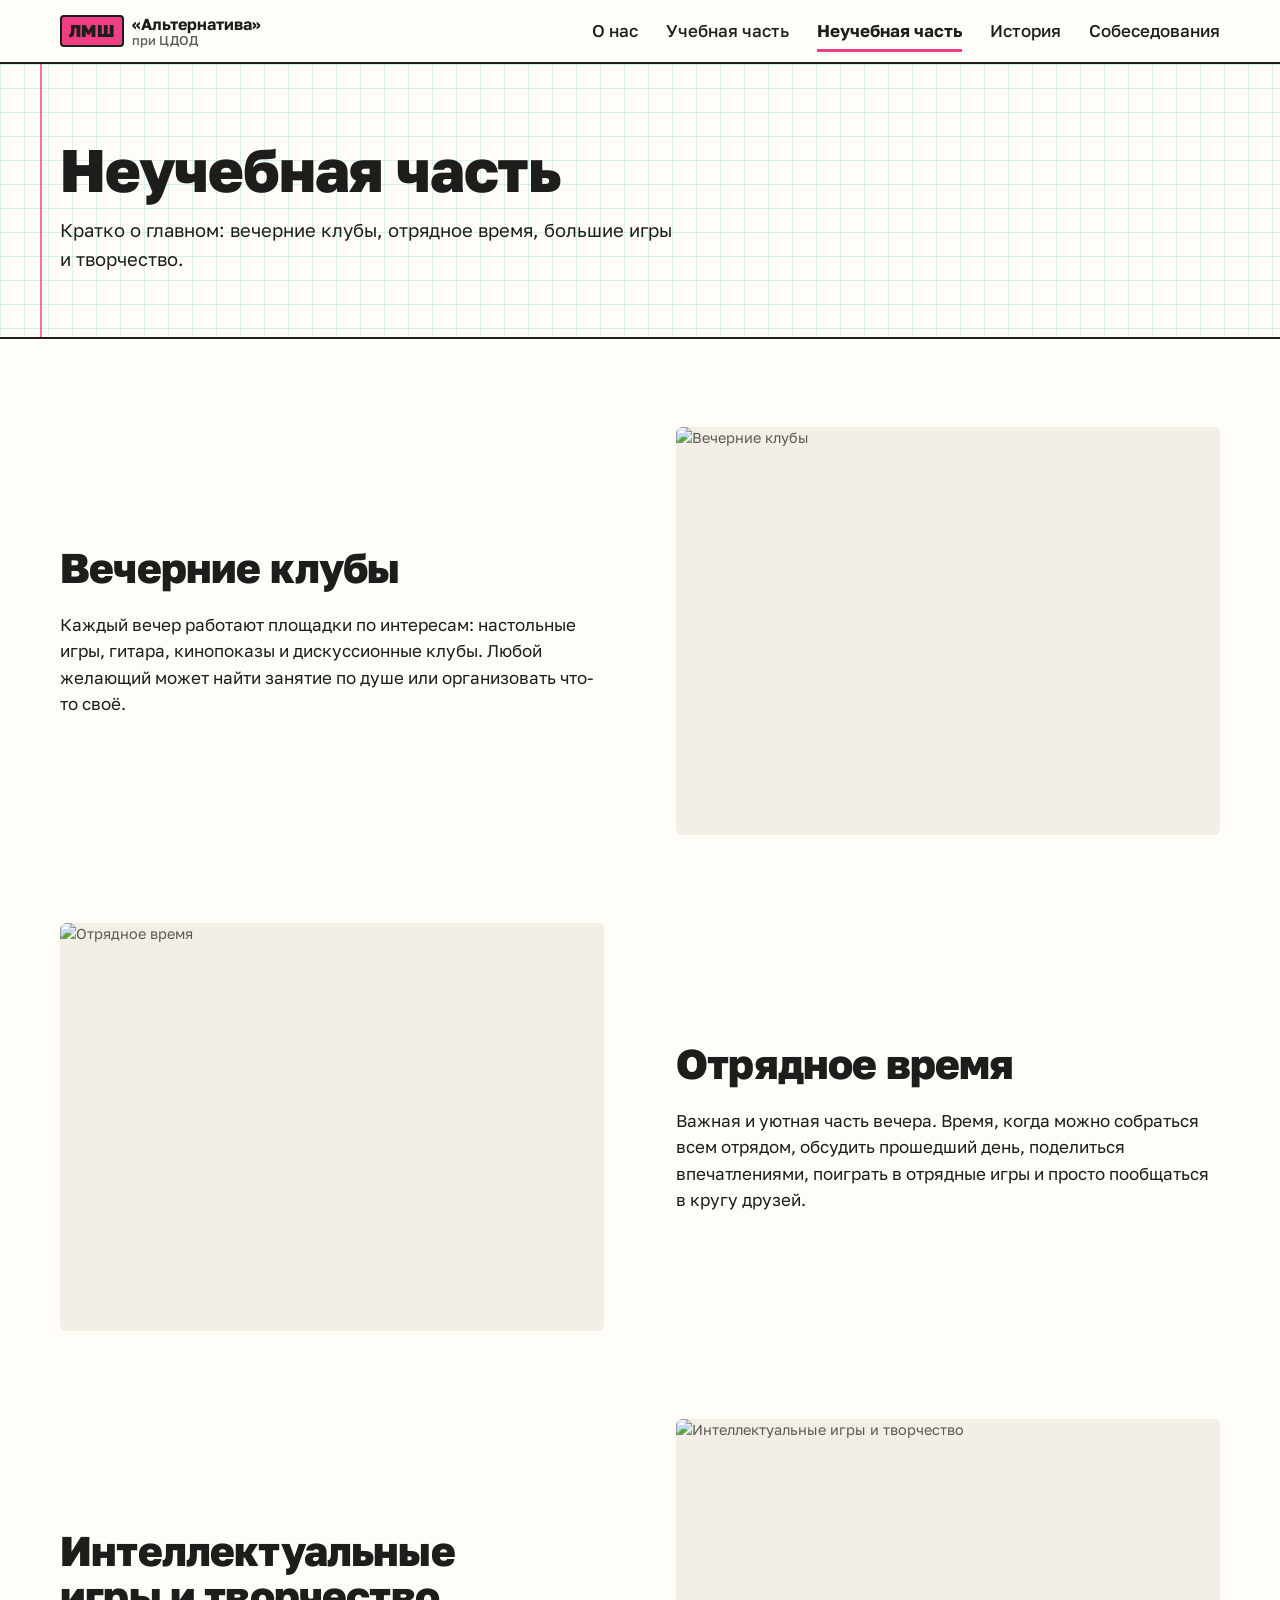
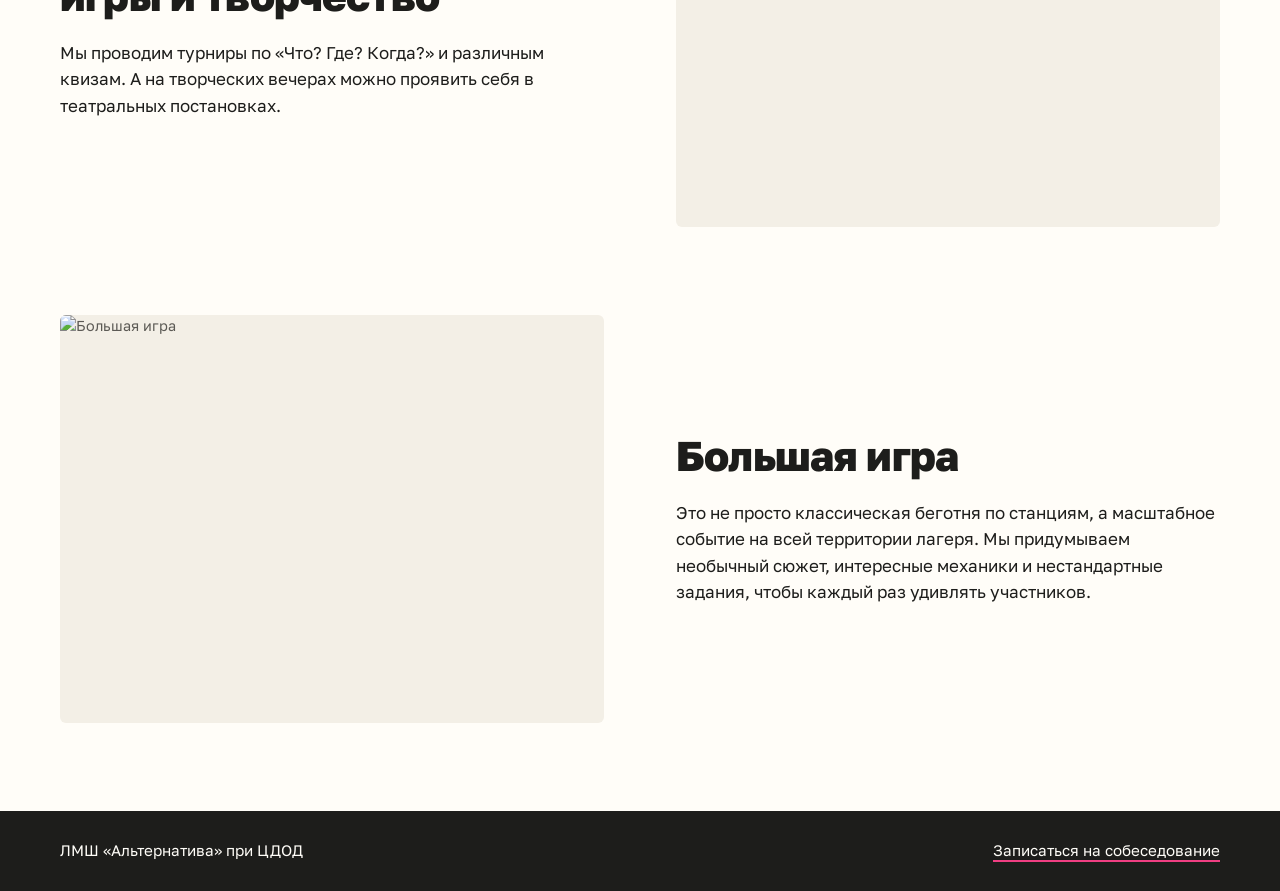
==== activities.html @ 1d56a08f "Добавить вкладку «История» с прошлыми сменами - Страница history.html: смены по годам с директором, " ====
<!DOCTYPE html>
<html lang="ru">
<head>
    <meta charset="UTF-8">
    <meta name="viewport" content="width=device-width, initial-scale=1.0">
    <meta name="theme-color" content="#fffdf8">
    <title>Неучебная часть | ЛМШ</title>
    <link rel="preconnect" href="https://fonts.googleapis.com">
    <link rel="preconnect" href="https://fonts.gstatic.com" crossorigin>
    <link rel="stylesheet" href="https://fonts.googleapis.com/css2?family=Golos+Text:wght@400..800&display=swap">
    <link rel="stylesheet" href="style.css">
    <script src="menu.js" defer></script>
</head>
<body>

    <header>
        <a href="index.html" class="logo">
            <span class="logo-mark">ЛМШ</span>
            <span class="logo-name">«Альтернатива» <small>при ЦДОД</small></span>
        </a>
        <button class="menu-toggle" type="button" aria-expanded="false" aria-controls="site-nav">Меню</button>
        <nav id="site-nav" aria-label="Разделы сайта">
            <a href="index.html">О нас</a>
            <a href="study.html">Учебная часть</a>
            <!-- Активный раздел отмечен aria-current -->
            <a href="activities.html" aria-current="page">Неучебная часть</a>
            <a href="history.html">История</a>
            <a href="admission.html">Собеседования</a>
        </nav>
    </header>

    <section class="page-header">
        <h1>Неучебная часть</h1>
        <p>Кратко о главном: вечерние клубы, отрядное время, большие игры и творчество.</p>
    </section>

    <!-- Блок 1: Клубы -->
    <section class="split">
        <div class="split-text">
            <h2>Вечерние клубы</h2>
            <p>Каждый вечер работают площадки по интересам: настольные игры, гитара, кинопоказы и дискуссионные клубы. Любой желающий может найти занятие по душе или организовать что-то своё.</p>
        </div>
        <div class="split-image">
            <!-- Место для первой фотографии -->
            <img src="ССЫЛКА_НА_ФОТО_1.jpg" alt="Вечерние клубы">
        </div>
    </section>

    <!-- Блок 2: Отрядное время (split--reverse меняет текст и фото местами) -->
    <section class="split split--reverse">
        <div class="split-text">
            <h2>Отрядное время</h2>
            <p>Важная и уютная часть вечера. Время, когда можно собраться всем отрядом, обсудить прошедший день, поделиться впечатлениями, поиграть в отрядные игры и просто пообщаться в кругу друзей.</p>
        </div>
        <div class="split-image">
            <!-- Место для второй фотографии -->
            <img src="ССЫЛКА_НА_ФОТО_2.jpg" alt="Отрядное время">
        </div>
    </section>

    <!-- Блок 3: Игры и творчество -->
    <section class="split">
        <div class="split-text">
            <h2>Интеллектуальные игры и творчество</h2>
            <p>Мы проводим турниры по «Что? Где? Когда?» и различным квизам. А на творческих вечерах можно проявить себя в театральных постановках.</p>
        </div>
        <div class="split-image">
            <!-- Место для третьей фотографии -->
            <img src="ССЫЛКА_НА_ФОТО_3.jpg" alt="Интеллектуальные игры и творчество">
        </div>
    </section>

    <!-- Блок 4: Большая игра (split--reverse для шахматного порядка) -->
    <section class="split split--reverse">
        <div class="split-text">
            <h2>Большая игра</h2>
            <p>Это не просто классическая беготня по станциям, а масштабное событие на всей территории лагеря. Мы придумываем необычный сюжет, интересные механики и нестандартные задания, чтобы каждый раз удивлять участников.</p>
        </div>
        <div class="split-image">
            <!-- Место для четвертой фотографии -->
            <img src="ССЫЛКА_НА_ФОТО_4.jpg" alt="Большая игра">
        </div>
    </section>

    <footer>
        <span>ЛМШ «Альтернатива» при ЦДОД</span>
        <a href="admission.html">Записаться на собеседование</a>
    </footer>

</body>
</html>
---- style.css ----
/* Общие стили сайта ЛМШ «Альтернатива».
   Светлая «тетрадная» тема: бумага, клетка, розовые поля и бирюзовый маркер.
   Розовый и бирюзовый — цвета логотипа. Сначала стили для телефона,
   ниже — дополнения для широких экранов (min-width). */

:root {
    --paper: #fffdf8;
    --paper-2: #f3efe6;
    --ink: #1d1d1b;
    --muted: #5c5a55;
    --line: #dcd6ca;

    --teal: #49c5b6;
    --teal-light: #e1f5f2;
    --teal-ink: #0b6b60;   /* бирюзовый для текста: читается на светлом фоне */
    --pink: #f03e82;
    --pink-ink: #c2185b;   /* розовый для текста */
    --grid: rgba(73, 197, 182, 0.22);

    --page: 1160px;
    --gutter: 16px;
    /* Боковой отступ: на телефоне равен --gutter, на широком экране центрирует контент.
       Используется только у прямых потомков body. */
    --edge: max(var(--gutter), calc((100% - var(--page)) / 2));
}

@media (min-width: 700px) {
    :root {
        --gutter: 40px;
    }
}

/* =========================================
   БАЗА
   ========================================= */

*, *::before, *::after {
    box-sizing: border-box;
}

html {
    -webkit-text-size-adjust: 100%;
    text-size-adjust: 100%;
}

body {
    margin: 0;
    font-family: "Golos Text", system-ui, -apple-system, "Segoe UI", Roboto, Arial, sans-serif;
    font-size: 1.0625rem;
    line-height: 1.55;
    color: var(--ink);
    background: var(--paper);
}

h1, h2, h3 {
    margin: 0 0 0.5em;
    font-weight: 800;
    line-height: 1.1;
    letter-spacing: -0.02em;
    text-wrap: balance;
    overflow-wrap: break-word;
}

h1 {
    font-size: clamp(2.1rem, 3.6vw + 1.1rem, 3.75rem);
}

h2 {
    font-size: clamp(1.75rem, 2.2vw + 1.1rem, 2.6rem);
}

h3 {
    font-size: 1.25rem;
    letter-spacing: -0.01em;
}

p {
    margin: 0 0 1em;
    text-wrap: pretty;
}

p:last-child {
    margin-bottom: 0;
}

img {
    display: block;
    max-width: 100%;
}

a {
    color: var(--teal-ink);
}

:focus-visible {
    outline: 3px solid var(--teal-ink);
    outline-offset: 3px;
}

/* Не переносить внутри (например, «1–21 августа») */
.nowrap {
    white-space: nowrap;
}

/* Фото: пока файла нет, на его месте виден аккуратный прямоугольник с подписью */
.split-image img,
.gallery img,
.cta img,
.head-of-dept img,
.teacher-card img,
.director img,
.photos img {
    width: 100%;
    object-fit: cover;
    background-color: var(--paper-2);
    border-radius: 6px;
    color: var(--muted);
    font-size: 0.9rem;
}

/* =========================================
   ШАПКА И МЕНЮ
   ========================================= */

header {
    position: sticky;
    top: 0;
    z-index: 10;
    display: flex;
    flex-wrap: wrap;
    align-items: center;
    justify-content: space-between;
    gap: 0 12px;
    padding: 10px var(--edge);
    background: var(--paper);
    border-bottom: 2px solid var(--ink);
}

.logo {
    display: flex;
    align-items: center;
    gap: 8px;
    color: var(--ink);
    text-decoration: none;
    line-height: 1.15;
}

.logo-mark {
    padding: 4px 7px 5px;
    background: var(--pink);
    border: 2px solid var(--ink);
    border-radius: 4px;
    font-weight: 800;
    letter-spacing: 0.02em;
}

.logo-name {
    font-size: 1rem;
    font-weight: 700;
}

    .logo-name small {
        display: block;
        font-size: 0.8rem;
        font-weight: 500;
        color: var(--muted);
    }

header nav {
    display: flex;
    gap: 28px;
}

    header nav a {
        padding: 8px 0 5px;
        border-bottom: 3px solid transparent;
        color: var(--ink);
        font-weight: 500;
        text-decoration: none;
    }

        header nav a[aria-current] {
            border-bottom-color: var(--pink);
            font-weight: 700;
        }

@media (hover: hover) {
    header nav a:not([aria-current]):hover {
        border-bottom-color: var(--teal);
    }
}

.menu-toggle {
    display: none;
}

/* На телефоне и планшете разделы прячутся за кнопкой «Меню» (menu.js) */
@media (max-width: 959px) {
    .menu-toggle {
        display: block;
        padding: 7px 12px;
        background: none;
        border: 2px solid var(--ink);
        border-radius: 6px;
        color: var(--ink);
        font: inherit;
        font-weight: 600;
        cursor: pointer;
    }

    header nav {
        display: none;
        flex-basis: 100%;
        flex-direction: column;
        gap: 0;
        margin-top: 10px;
        border-top: 1px solid var(--line);
    }

    header.menu-open nav {
        display: flex;
    }

    header nav a {
        padding: 13px 0;
        border-bottom: 1px solid var(--line);
        font-size: 1.125rem;
    }

        header nav a:last-child {
            border-bottom: 0;
        }

        header nav a[aria-current] {
            border-bottom-color: var(--line);
            color: var(--pink-ink);
        }
}

/* =========================================
   КНОПКИ И ССЫЛКИ
   ========================================= */

.btn {
    display: inline-block;
    padding: 13px 24px;
    background: var(--pink);
    border: 2px solid var(--ink);
    border-radius: 6px;
    color: var(--ink);
    font-weight: 700;
    line-height: 1.2;
    text-decoration: none;
    transition: background-color 0.15s ease, color 0.15s ease;
}

    .btn:hover {
        background: var(--ink);
        color: var(--paper);
    }

.btn-dark {
    background: var(--ink);
    color: var(--paper);
}

    .btn-dark:hover {
        background: var(--paper);
        color: var(--ink);
    }

.text-link {
    color: var(--ink);
    font-weight: 600;
    text-decoration: underline;
    text-decoration-color: var(--teal);
    text-decoration-thickness: 3px;
    text-underline-offset: 5px;
}

    .text-link:hover {
        text-decoration-color: var(--pink);
    }

.actions {
    display: flex;
    flex-wrap: wrap;
    align-items: center;
    gap: 16px 28px;
    margin-top: 28px;
}

/* =========================================
   ТЕТРАДНЫЕ ШАПКИ: ГЛАВНЫЙ ЭКРАН И ЗАГОЛОВКИ СТРАНИЦ
   ========================================= */

.hero,
.page-header {
    position: relative;
    background-color: var(--paper);
    background-image:
        linear-gradient(var(--grid) 1px, transparent 1px),
        linear-gradient(90deg, var(--grid) 1px, transparent 1px);
    background-size: 24px 24px;
    border-bottom: 2px solid var(--ink);
}

    /* Розовая линия полей, как в школьной тетради */
    .hero::before,
    .page-header::before {
        content: "";
        position: absolute;
        top: 0;
        bottom: 0;
        left: max(8px, calc(var(--edge) - 20px));
        width: 2px;
        background: var(--pink);
        opacity: 0.7;
    }

.hero {
    display: grid;
    gap: 40px;
    padding: 48px var(--edge) 56px;
}

    .hero h1 {
        font-size: clamp(2.75rem, 6vw + 1.2rem, 5.25rem);
        margin-bottom: 0.35em;
    }

.lead {
    max-width: 34rem;
    font-size: 1.2rem;
}

/* Выделение маркером */
.marker {
    padding: 0 0.06em;
    background: linear-gradient(transparent 58%, var(--teal) 58%, var(--teal) 92%, transparent 92%);
    -webkit-box-decoration-break: clone;
    box-decoration-break: clone;
}

/* Коротко о смене — список «вопрос — ответ».
   subgrid выравнивает ответы по самому длинному вопросу */
.facts {
    display: grid;
    grid-template-columns: max-content 1fr;
    column-gap: 16px;
    margin: 0;
    padding: 6px 20px;
    background: var(--paper);
    border: 2px solid var(--ink);
    border-radius: 6px;
}

    .facts div {
        display: grid;
        grid-column: 1 / -1;
        grid-template-columns: subgrid;
        padding: 11px 0;
        border-bottom: 1px solid var(--line);
    }

        .facts div:last-child {
            border-bottom: 0;
        }

    .facts dt {
        color: var(--muted);
    }

    .facts dd {
        margin: 0;
        font-weight: 600;
    }

/* Самые узкие телефоны: вопрос над ответом, шапка чуть компактнее */
@media (max-width: 359px) {
    .facts {
        grid-template-columns: 1fr;
    }

    .logo-mark {
        padding: 3px 5px 4px;
    }

    .logo-name {
        font-size: 0.94rem;
    }
}

.page-header {
    padding: 40px var(--edge) 40px;
}

    .page-header h1 {
        max-width: 20ch;
        margin-bottom: 14px;
    }

    .page-header p {
        max-width: 44rem;
        font-size: 1.15rem;
    }

    .page-header .kicker {
        margin-bottom: 12px;
        font-size: 1rem;
        font-weight: 600;
    }

@media (min-width: 900px) {
    .hero {
        grid-template-columns: minmax(0, 1.5fr) minmax(0, 1fr);
        align-items: end;
        gap: 64px;
        padding: 88px var(--edge) 96px;
    }

    .page-header {
        padding: 72px var(--edge) 64px;
    }
}

/* =========================================
   СЕКЦИИ ГЛАВНОЙ
   ========================================= */

.section {
    padding: 56px var(--edge);
}

    .section > h2 {
        margin-bottom: 28px;
    }

/* Три колонки «Что такое ЛМШ» */
.about-cols {
    display: grid;
    gap: 32px;
}

    .about-cols > div {
        padding-top: 16px;
        border-top: 2px solid var(--ink);
    }

    .about-cols p {
        color: var(--muted);
    }

/* Текст + фото */
.split {
    display: grid;
    gap: 28px;
    align-items: center;
    padding: 56px var(--edge);
}

    /* Блоки подряд на одном фоне: без двойного отступа */
    .section + .split,
    .split + .split:not(.band) {
        padding-top: 0;
    }

    .split-image img {
        aspect-ratio: 4 / 3;
    }

    .split-text h3 {
        margin-top: 1.4em;
    }

    .split-text .btn {
        margin-top: 8px;
    }

/* Список ссылок на кафедры: большие строки, удобно нажимать пальцем */
.link-list {
    margin: 28px 0 0;
    padding: 0;
    list-style: none;
    border-top: 2px solid var(--ink);
}

    .link-list a {
        display: flex;
        justify-content: space-between;
        align-items: center;
        padding: 14px 4px;
        border-bottom: 1px solid var(--line);
        color: var(--ink);
        font-size: 1.1rem;
        font-weight: 600;
        text-decoration: none;
    }

        .link-list a::after {
            content: "→";
            color: var(--pink-ink);
            transition: transform 0.15s ease;
        }

        .link-list a:hover {
            background: var(--teal-light);
        }

            .link-list a:hover::after {
                transform: translateX(4px);
            }

/* Бирюзовая полоса во всю ширину */
.band {
    background: var(--teal);
    border-top: 2px solid var(--ink);
    border-bottom: 2px solid var(--ink);
}

    .band .split-image img {
        background-color: #8fdcd2;
        border: 2px solid var(--ink);
    }

/* Галерея: на телефоне 1 + 2 + 1 фото, на компьютере мозаика */
.gallery {
    display: grid;
    grid-template-columns: 1fr 1fr;
    grid-auto-rows: 160px;
    gap: 8px;
}

    .gallery img {
        height: 100%;
    }

        .gallery img:first-child,
        .gallery img:last-child {
            grid-column: span 2;
        }

/* Розовый блок с приглашением */
.cta {
    display: grid;
    gap: 28px;
    align-items: center;
    margin: 0 var(--edge) 56px;
    padding: 28px 18px;
    background: var(--pink);
    border: 2px solid var(--ink);
    border-radius: 8px;
}

    .cta img {
        aspect-ratio: 4 / 3;
        background-color: #f7a3c3;
        border: 2px solid var(--ink);
    }

    .cta .btn {
        margin-top: 8px;
    }

@media (min-width: 760px) {
    .gallery {
        grid-template-columns: 2fr 1fr 1fr;
        grid-auto-rows: 210px;
        gap: 14px;
    }

        .gallery img:first-child {
            grid-column: auto;
            grid-row: span 2;
        }
}

@media (min-width: 900px) {
    .section {
        padding: 88px var(--edge);
    }

    .about-cols {
        grid-template-columns: repeat(3, 1fr);
        gap: 40px;
    }

    .split {
        grid-template-columns: 1fr 1fr;
        gap: 72px;
        padding: 88px var(--edge);
    }

    /* Фото слева, текст справа */
    .split--reverse .split-image {
        order: -1;
    }

    .cta {
        grid-template-columns: 1.1fr 1fr;
        gap: 56px;
        margin-bottom: 88px;
        padding: 56px;
    }
}

/* =========================================
   ВНУТРЕННИЕ СТРАНИЦЫ
   ========================================= */

.container {
    padding: 48px var(--edge) 64px;
}

@media (min-width: 900px) {
    .container {
        padding: 72px var(--edge) 96px;
    }
}

.section-intro {
    max-width: 46rem;
    margin-bottom: 28px;
    color: var(--muted);
}

/* Учебная часть: как устроен процесс */
.about-study-grid {
    display: grid;
    gap: 32px 56px;
    margin-bottom: 56px;
}

    .about-study-grid h3 {
        padding-top: 16px;
        border-top: 2px solid var(--ink);
    }

/* Кафедры: таблица из ячеек, линии между ними — это фон сетки */
.departments-grid {
    display: grid;
    gap: 2px;
    margin-bottom: 64px;
    background: var(--ink);
    border: 2px solid var(--ink);
    border-radius: 6px;
    overflow: hidden;
}

.dept-card {
    display: flex;
    flex-direction: column;
    padding: 22px 20px;
    background: var(--paper);
    color: var(--ink);
    text-decoration: none;
    transition: background-color 0.15s ease;
}

    .dept-card:hover {
        background: var(--teal-light);
    }

    .dept-card h3 {
        margin-bottom: 8px;
    }

    .dept-card p {
        flex: 1;
        margin-bottom: 14px;
        color: var(--muted);
        font-size: 0.98rem;
    }

    .dept-card .read-more {
        color: var(--pink-ink);
        font-weight: 700;
    }

.info-blocks {
    display: grid;
    gap: 20px;
}

.info-block {
    padding: 24px 22px;
    background: var(--paper-2);
    border-radius: 6px;
}

    .info-block p {
        color: var(--muted);
    }

@media (min-width: 640px) {
    .departments-grid {
        grid-template-columns: 1fr 1fr;
    }
}

@media (min-width: 760px) {
    .about-study-grid,
    .info-blocks {
        grid-template-columns: 1fr 1fr;
    }
}

@media (min-width: 1000px) {
    .departments-grid {
        grid-template-columns: repeat(3, 1fr);
    }
}

/* =========================================
   КАФЕДРЫ: ЗАВЕДУЮЩИЙ И ПРЕПОДАВАТЕЛИ
   ========================================= */

/* На телефоне: фото маленькое, рядом должность и имя, текст ниже на всю ширину */
.head-of-dept {
    display: grid;
    grid-template-columns: 112px 1fr;
    gap: 6px 18px;
    margin-bottom: 48px;
    padding-bottom: 40px;
    border-bottom: 2px solid var(--ink);
}

    .head-of-dept img {
        grid-row: 1 / span 2;
        aspect-ratio: 4 / 5;
    }

.head-info {
    display: contents;
}

    .head-info .role {
        grid-column: 2;
        align-self: end;
    }

    .head-info h2 {
        grid-column: 2;
        align-self: start;
        margin: 0;
    }

    .head-info p {
        grid-column: 1 / -1;
        margin: 12px 0 0;
    }

.role {
    display: block;
    color: var(--pink-ink);
    font-weight: 600;
}

.courses strong {
    display: block;
    color: var(--teal-ink);
}

/* Преподаватели: на телефоне — строки «фото + текст» */
.teachers-grid {
    display: grid;
    margin-bottom: 40px;
    border-top: 2px solid var(--ink);
}

.teacher-card {
    display: grid;
    grid-template-columns: 88px 1fr;
    align-content: start;
    gap: 4px 16px;
    padding: 18px 0;
    border-bottom: 1px solid var(--line);
}

    .teacher-card img {
        grid-row: 1 / span 3;
        aspect-ratio: 4 / 5;
    }

    .teacher-card h3 {
        margin: 0;
        font-size: 1.15rem;
    }

    .teacher-card p {
        color: var(--muted);
        font-size: 0.95rem;
    }

.teacher-subjects {
    color: var(--teal-ink);
    font-size: 0.95rem;
    font-weight: 600;
}

@media (min-width: 760px) {
    .head-of-dept {
        grid-template-columns: 240px 1fr;
        gap: 0 48px;
        align-items: start;
    }

        .head-of-dept img {
            grid-row: auto;
        }

    .head-info {
        display: block;
    }

        .head-info h2 {
            margin-bottom: 4px;
        }

    .role {
        margin-bottom: 8px;
    }

    .teachers-grid {
        grid-template-columns: repeat(3, 1fr);
        gap: 40px 32px;
        padding-top: 32px;
    }

    .teacher-card {
        display: block;
        padding: 0;
        border-bottom: 0;
    }

        .teacher-card img {
            margin-bottom: 16px;
        }

        .teacher-card h3 {
            margin-bottom: 4px;
        }

        .teacher-subjects {
            margin-bottom: 8px;
        }
}

/* =========================================
   ИСТОРИЯ: ПРОШЛЫЕ СМЕНЫ
   ========================================= */

/* Ссылки на годы (их создаёт history.js) */
.year-nav {
    display: flex;
    flex-wrap: wrap;
    gap: 8px;
    margin-bottom: 40px;
}

    .year-nav:empty {
        display: none;
    }

    .year-nav a {
        padding: 6px 14px;
        border: 2px solid var(--ink);
        border-radius: 6px;
        color: var(--ink);
        font-weight: 700;
        text-decoration: none;
    }

        .year-nav a:hover {
            background: var(--teal-light);
        }

.shift {
    padding: 40px 0 48px;
    border-top: 2px solid var(--ink);
    scroll-margin-top: 80px;
}

.shift-head {
    display: grid;
    gap: 20px;
    margin-bottom: 24px;
}

    .shift-head h2 {
        margin: 0;
    }

.director {
    display: flex;
    align-items: center;
    gap: 14px;
}

    .director img {
        width: 64px;
        aspect-ratio: 4 / 5;
    }

    .director .role {
        margin: 0;
    }

.director-name {
    margin: 0;
    font-size: 1.15rem;
    font-weight: 700;
}

.shift-story {
    max-width: 46rem;
    margin-bottom: 28px;
}

    .shift-story h3 {
        margin-top: 1.4em;
    }

/* Фото смены: любое количество, сетка подстраивается сама */
.photos {
    display: grid;
    grid-template-columns: 1fr 1fr;
    gap: 8px;
}

    .photos img {
        aspect-ratio: 4 / 3;
        cursor: zoom-in;
    }

/* Фото крупно поверх страницы */
.photo-viewer {
    padding: 0;
    border: 0;
    background: none;
    max-width: none;
    max-height: none;
}

    .photo-viewer::backdrop {
        background: rgba(29, 29, 27, 0.9);
    }

    .photo-viewer img {
        display: block;
        max-width: 94vw;
        max-height: 90vh;
        border-radius: 6px;
        cursor: zoom-out;
    }

@media (min-width: 760px) {
    .shift {
        padding: 56px 0 64px;
    }

    .shift-head {
        grid-template-columns: 1fr auto;
        align-items: end;
    }

    .photos {
        grid-template-columns: repeat(auto-fill, minmax(220px, 1fr));
        gap: 12px;
    }
}

/* =========================================
   ПОДВАЛ
   ========================================= */

footer {
    display: flex;
    flex-wrap: wrap;
    justify-content: space-between;
    gap: 8px 32px;
    padding: 28px var(--edge);
    background: var(--ink);
    color: var(--paper);
    font-size: 0.95rem;
}

    footer a {
        color: var(--paper);
        text-decoration-color: var(--pink);
        text-decoration-thickness: 2px;
        text-underline-offset: 4px;
    }
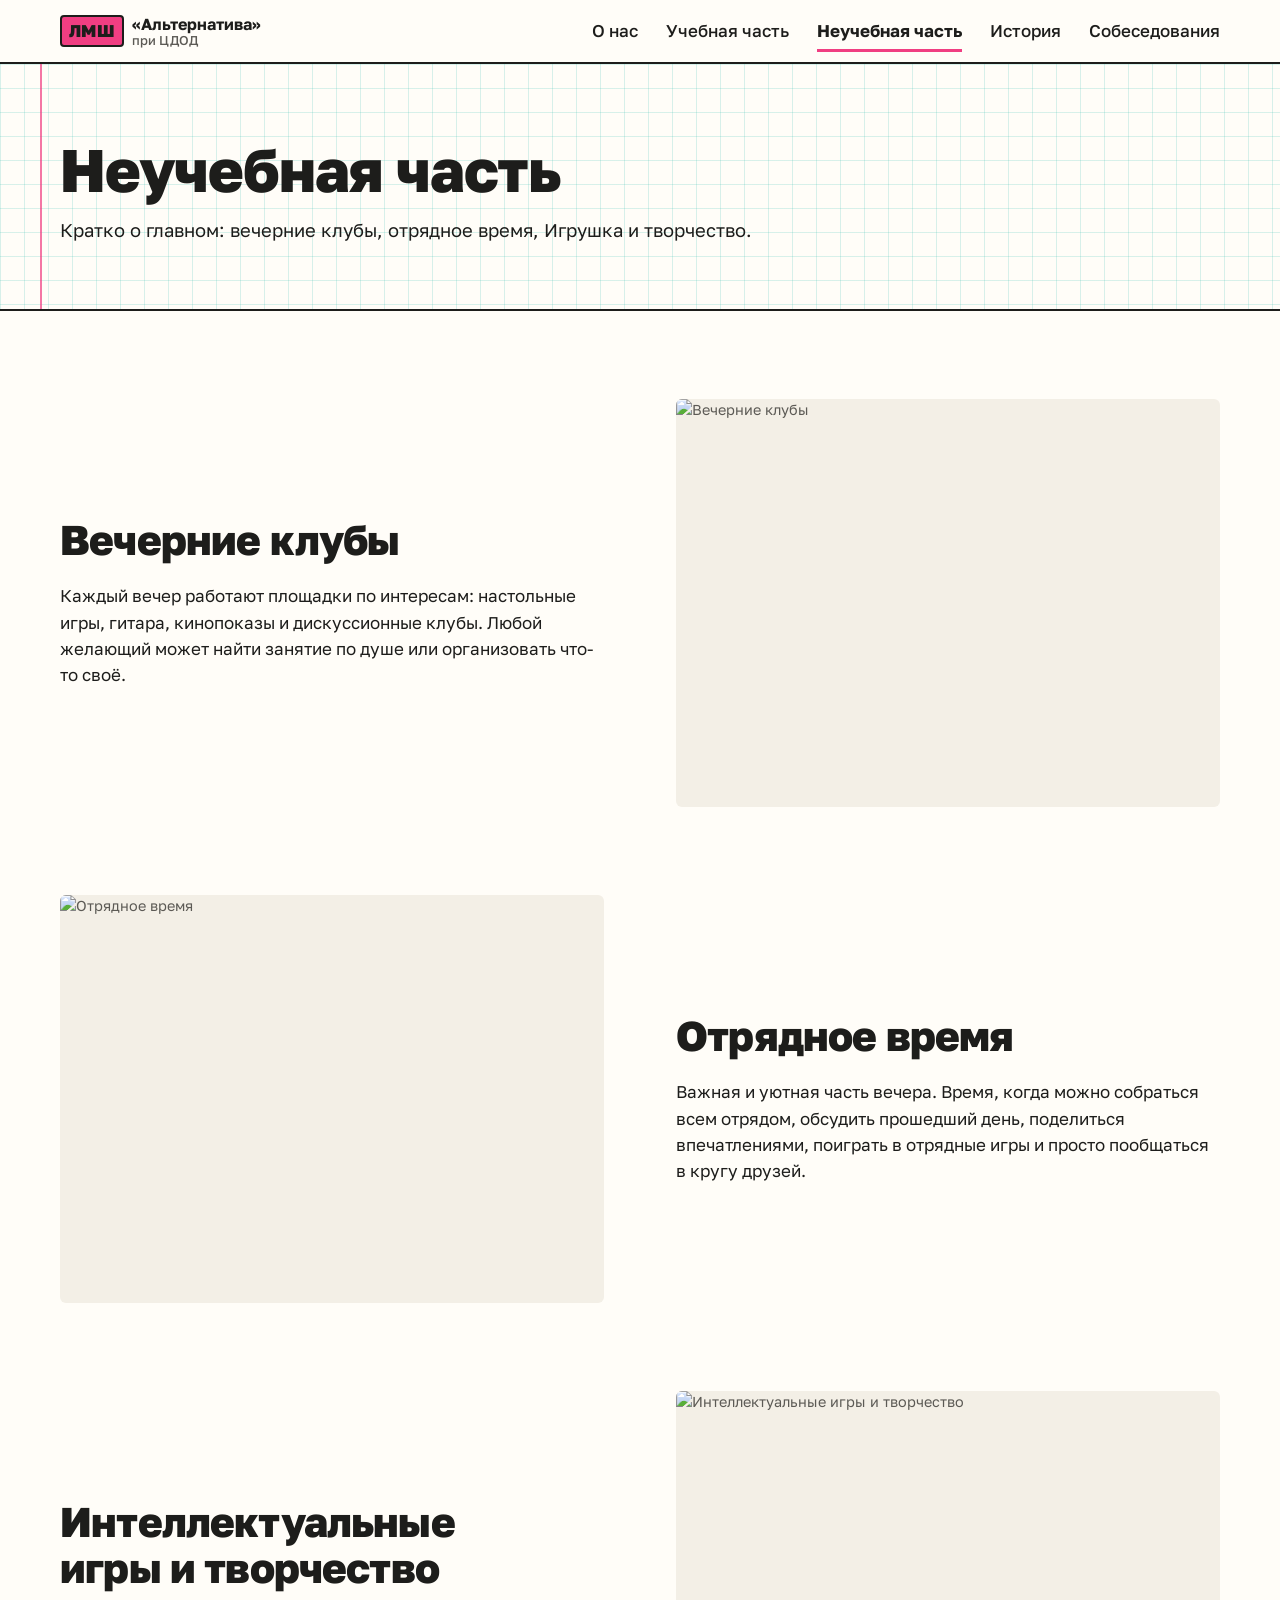
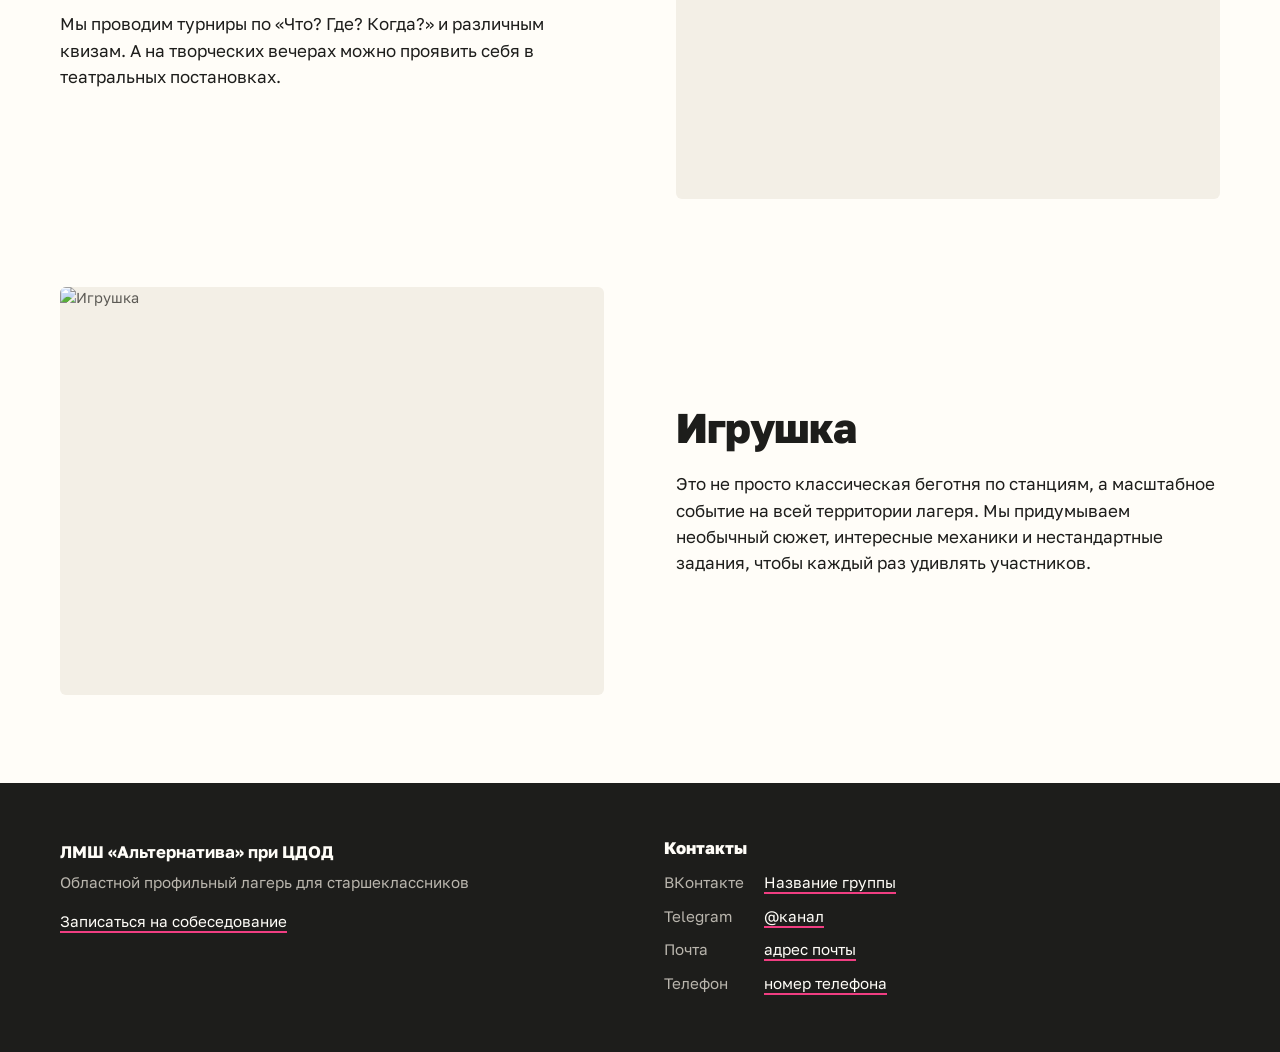
==== commit 1fc82e66: "Переименовать большую игру в Игрушку, добавить смены и контакты - «Большая игра» → «Игрушка» на стра" ====
--- a/activities.html
+++ b/activities.html
@@ -31,7 +31,7 @@
 
     <section class="page-header">
         <h1>Неучебная часть</h1>
-        <p>Кратко о главном: вечерние клубы, отрядное время, большие игры и творчество.</p>
+        <p>Кратко о главном: вечерние клубы, отрядное время, Игрушка и творчество.</p>
     </section>
 
     <!-- Блок 1: Клубы -->
@@ -70,21 +70,35 @@
         </div>
     </section>
 
-    <!-- Блок 4: Большая игра (split--reverse для шахматного порядка) -->
+    <!-- Блок 4: Игрушка (split--reverse для шахматного порядка) -->
     <section class="split split--reverse">
         <div class="split-text">
-            <h2>Большая игра</h2>
+            <h2>Игрушка</h2>
             <p>Это не просто классическая беготня по станциям, а масштабное событие на всей территории лагеря. Мы придумываем необычный сюжет, интересные механики и нестандартные задания, чтобы каждый раз удивлять участников.</p>
         </div>
         <div class="split-image">
             <!-- Место для четвертой фотографии -->
-            <img src="ССЫЛКА_НА_ФОТО_4.jpg" alt="Большая игра">
+            <img src="ССЫЛКА_НА_ФОТО_4.jpg" alt="Игрушка">
         </div>
     </section>
 
     <footer>
-        <span>ЛМШ «Альтернатива» при ЦДОД</span>
-        <a href="admission.html">Записаться на собеседование</a>
+        <div class="footer-about">
+            <p class="footer-name">ЛМШ «Альтернатива» при ЦДОД</p>
+            <p>Областной профильный лагерь для старшеклассников</p>
+            <a href="admission.html">Записаться на собеседование</a>
+        </div>
+
+        <!-- Контакты: впиши настоящие ссылки и текст, ненужные строки удали -->
+        <div class="contacts" id="contacts">
+            <h2>Контакты</h2>
+            <dl>
+                <div><dt>ВКонтакте</dt><dd><a href="https://vk.com/" target="_blank">Название группы</a></dd></div>
+                <div><dt>Telegram</dt><dd><a href="https://t.me/" target="_blank">@канал</a></dd></div>
+                <div><dt>Почта</dt><dd><a href="mailto:">адрес почты</a></dd></div>
+                <div><dt>Телефон</dt><dd><a href="tel:+7">номер телефона</a></dd></div>
+            </dl>
+        </div>
     </footer>
 
 </body>
--- a/style.css
+++ b/style.css
@@ -971,19 +971,35 @@
 }
 
 /* =========================================
-   ПОДВАЛ
+   ПОДВАЛ С КОНТАКТАМИ
    ========================================= */
 
 footer {
-    display: flex;
-    flex-wrap: wrap;
-    justify-content: space-between;
-    gap: 8px 32px;
-    padding: 28px var(--edge);
+    --footer-muted: #b9b5ad;
+    display: grid;
+    gap: 32px;
+    padding: 40px var(--edge);
     background: var(--ink);
     color: var(--paper);
     font-size: 0.95rem;
 }
+
+    footer p {
+        margin: 0 0 6px;
+        color: var(--footer-muted);
+    }
+
+    footer .footer-name {
+        color: var(--paper);
+        font-size: 1.05rem;
+        font-weight: 700;
+    }
+
+    footer h2 {
+        margin-bottom: 14px;
+        font-size: 1.05rem;
+        letter-spacing: 0;
+    }
 
     footer a {
         color: var(--paper);
@@ -991,3 +1007,37 @@
         text-decoration-thickness: 2px;
         text-underline-offset: 4px;
     }
+
+    .footer-about a {
+        display: inline-block;
+        margin-top: 10px;
+    }
+
+/* Контакты: название слева, ссылка справа */
+.contacts dl {
+    display: grid;
+    grid-template-columns: max-content 1fr;
+    gap: 10px 20px;
+    margin: 0;
+}
+
+    .contacts dl div {
+        display: contents;
+    }
+
+.contacts dt {
+    color: var(--footer-muted);
+}
+
+.contacts dd {
+    margin: 0;
+    overflow-wrap: anywhere;
+}
+
+@media (min-width: 760px) {
+    footer {
+        grid-template-columns: 1fr 1fr;
+        gap: 48px;
+        padding: 56px var(--edge);
+    }
+}
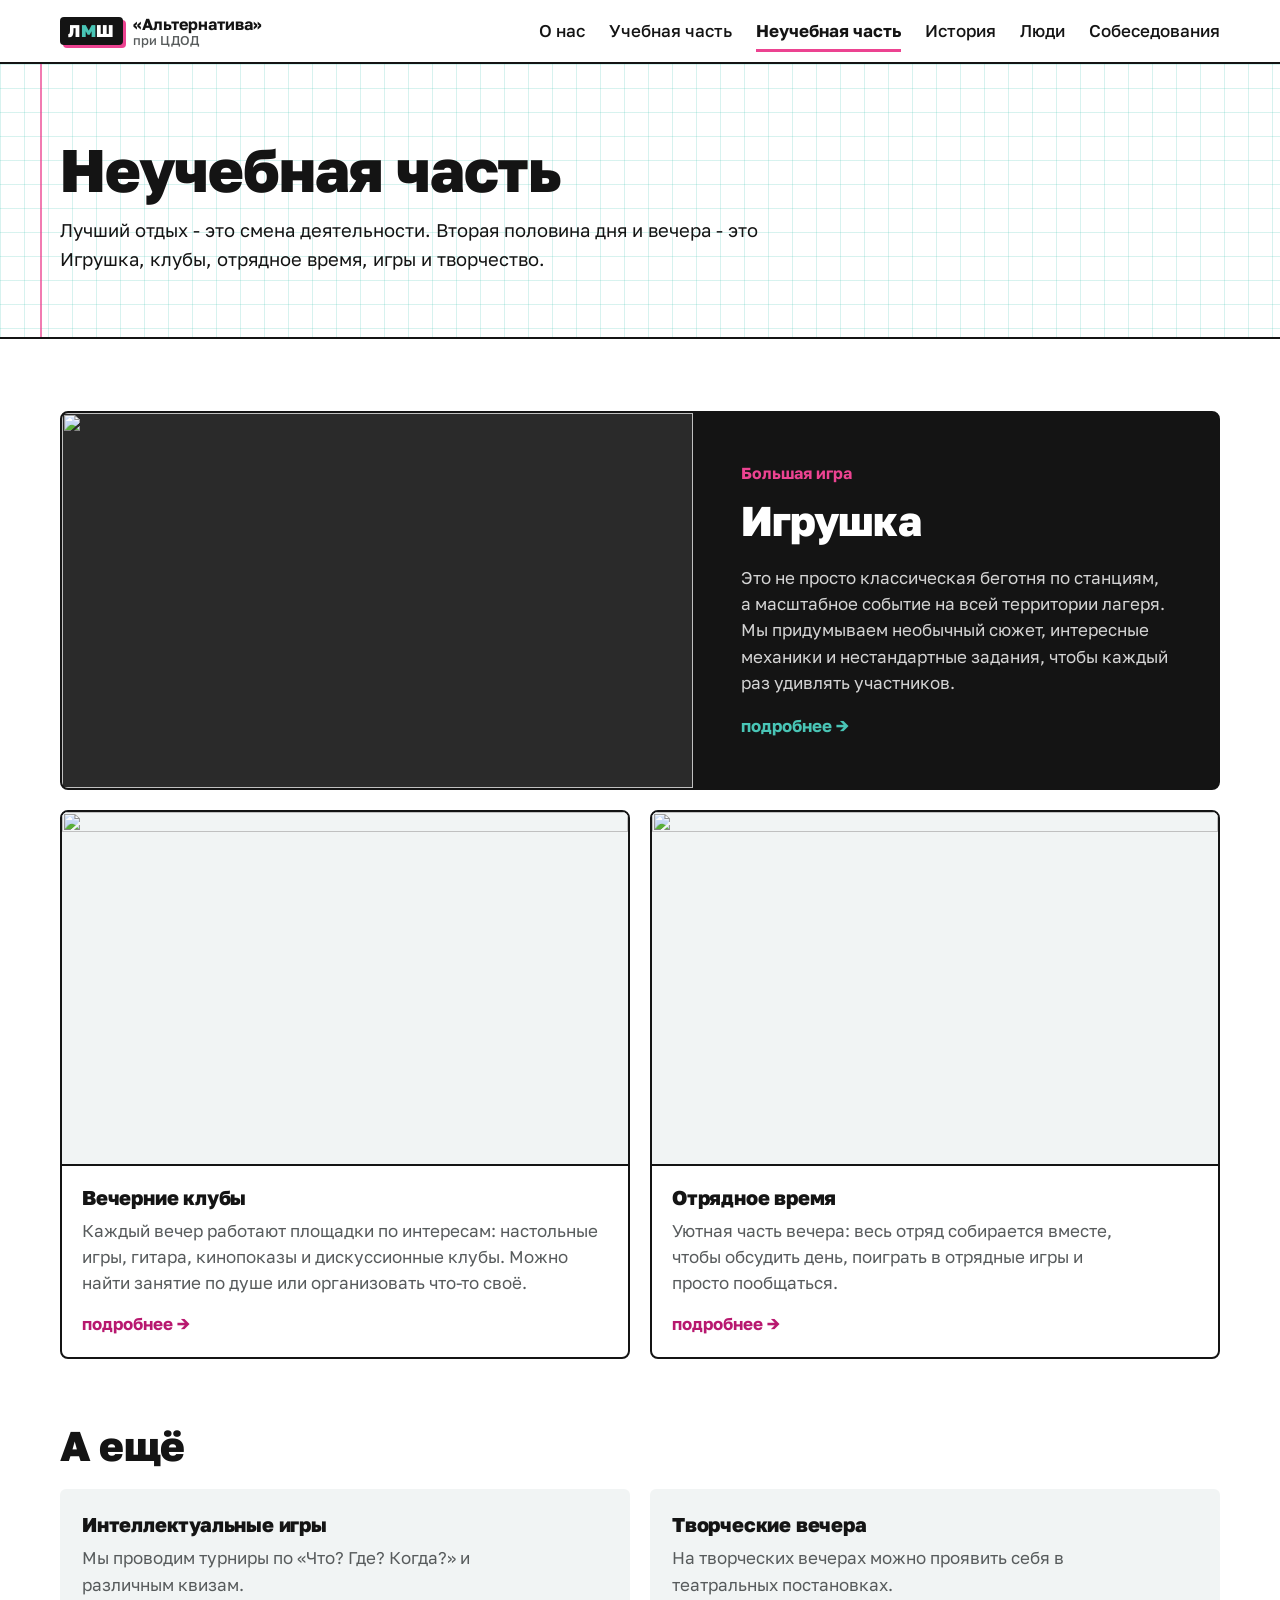
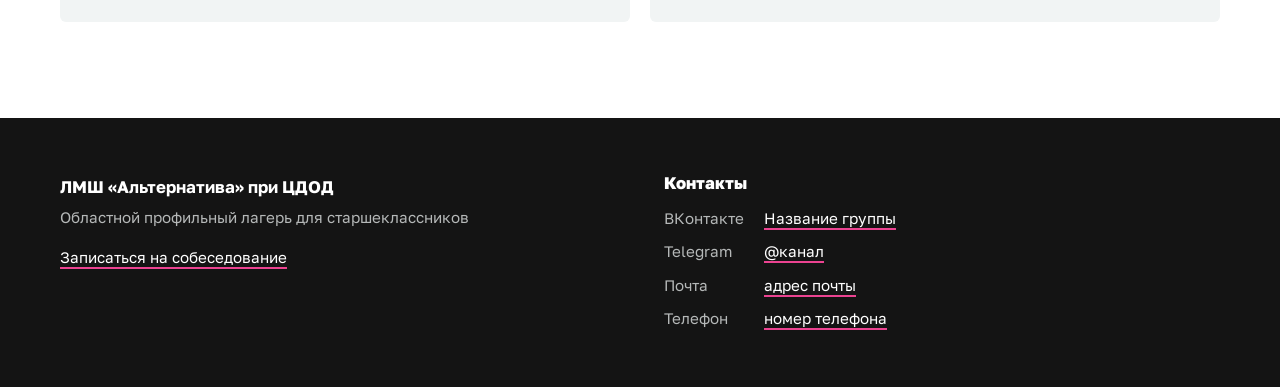
==== commit 3e2cb899: "Внести правки по отзыву: цвета логотипа, страница «Люди», неучебка по разделам - Белый фон вместо кр" ====
--- a/activities.html
+++ b/activities.html
@@ -3,7 +3,8 @@
 <head>
     <meta charset="UTF-8">
     <meta name="viewport" content="width=device-width, initial-scale=1.0">
-    <meta name="theme-color" content="#fffdf8">
+    <meta name="theme-color" content="#ffffff">
+    <meta name="color-scheme" content="only light">
     <title>Неучебная часть | ЛМШ</title>
     <link rel="preconnect" href="https://fonts.googleapis.com">
     <link rel="preconnect" href="https://fonts.gstatic.com" crossorigin>
@@ -15,7 +16,7 @@
 
     <header>
         <a href="index.html" class="logo">
-            <span class="logo-mark">ЛМШ</span>
+            <span class="logo-mark">Л<span>М</span>Ш</span>
             <span class="logo-name">«Альтернатива» <small>при ЦДОД</small></span>
         </a>
         <button class="menu-toggle" type="button" aria-expanded="false" aria-controls="site-nav">Меню</button>
@@ -25,62 +26,64 @@
             <!-- Активный раздел отмечен aria-current -->
             <a href="activities.html" aria-current="page">Неучебная часть</a>
             <a href="history.html">История</a>
+            <a href="people.html">Люди</a>
             <a href="admission.html">Собеседования</a>
         </nav>
     </header>
 
     <section class="page-header">
         <h1>Неучебная часть</h1>
-        <p>Кратко о главном: вечерние клубы, отрядное время, Игрушка и творчество.</p>
+        <p>Лучший отдых - это смена деятельности. Вторая половина дня и вечера - это Игрушка, клубы, отрядное время, игры и творчество.</p>
     </section>
 
-    <!-- Блок 1: Клубы -->
-    <section class="split">
-        <div class="split-text">
-            <h2>Вечерние клубы</h2>
-            <p>Каждый вечер работают площадки по интересам: настольные игры, гитара, кинопоказы и дискуссионные клубы. Любой желающий может найти занятие по душе или организовать что-то своё.</p>
+    <div class="container">
+
+        <!-- Игрушка — первая и самая крупная.
+             Обложки разделов лежат в папке neuchebka/ -->
+        <a href="igrushka.html" class="feature-card">
+            <img src="neuchebka/igrushka.jpg" alt="">
+            <div class="feature-card-text">
+                <p class="kicker">Большая игра</p>
+                <h2>Игрушка</h2>
+                <p>Это не просто классическая беготня по станциям, а масштабное событие на всей территории лагеря. Мы придумываем необычный сюжет, интересные механики и нестандартные задания, чтобы каждый раз удивлять участников.</p>
+                <span class="read-more">подробнее →</span>
+            </div>
+        </a>
+
+        <div class="activity-grid">
+            <a href="clubs.html" class="activity-card">
+                <img src="neuchebka/clubs.jpg" alt="">
+                <div class="activity-card-text">
+                    <h3>Вечерние клубы</h3>
+                    <p>Каждый вечер работают площадки по интересам: настольные игры, гитара, кинопоказы и дискуссионные клубы. Можно найти занятие по душе или организовать что-то своё.</p>
+                    <span class="read-more">подробнее →</span>
+                </div>
+            </a>
+
+            <a href="otryad.html" class="activity-card">
+                <img src="neuchebka/otryad.jpg" alt="">
+                <div class="activity-card-text">
+                    <h3>Отрядное время</h3>
+                    <p>Уютная часть вечера: весь отряд собирается вместе, чтобы обсудить день, поиграть в отрядные игры и просто пообщаться.</p>
+                    <span class="read-more">подробнее →</span>
+                </div>
+            </a>
         </div>
-        <div class="split-image">
-            <!-- Место для первой фотографии -->
-            <img src="ССЫЛКА_НА_ФОТО_1.jpg" alt="Вечерние клубы">
+
+        <h2>А ещё</h2>
+
+        <div class="info-blocks">
+            <div class="info-block">
+                <h3>Интеллектуальные игры</h3>
+                <p>Мы проводим турниры по «Что? Где? Когда?» и различным квизам.</p>
+            </div>
+            <div class="info-block">
+                <h3>Творческие вечера</h3>
+                <p>На творческих вечерах можно проявить себя в театральных постановках.</p>
+            </div>
         </div>
-    </section>
 
-    <!-- Блок 2: Отрядное время (split--reverse меняет текст и фото местами) -->
-    <section class="split split--reverse">
-        <div class="split-text">
-            <h2>Отрядное время</h2>
-            <p>Важная и уютная часть вечера. Время, когда можно собраться всем отрядом, обсудить прошедший день, поделиться впечатлениями, поиграть в отрядные игры и просто пообщаться в кругу друзей.</p>
-        </div>
-        <div class="split-image">
-            <!-- Место для второй фотографии -->
-            <img src="ССЫЛКА_НА_ФОТО_2.jpg" alt="Отрядное время">
-        </div>
-    </section>
-
-    <!-- Блок 3: Игры и творчество -->
-    <section class="split">
-        <div class="split-text">
-            <h2>Интеллектуальные игры и творчество</h2>
-            <p>Мы проводим турниры по «Что? Где? Когда?» и различным квизам. А на творческих вечерах можно проявить себя в театральных постановках.</p>
-        </div>
-        <div class="split-image">
-            <!-- Место для третьей фотографии -->
-            <img src="ССЫЛКА_НА_ФОТО_3.jpg" alt="Интеллектуальные игры и творчество">
-        </div>
-    </section>
-
-    <!-- Блок 4: Игрушка (split--reverse для шахматного порядка) -->
-    <section class="split split--reverse">
-        <div class="split-text">
-            <h2>Игрушка</h2>
-            <p>Это не просто классическая беготня по станциям, а масштабное событие на всей территории лагеря. Мы придумываем необычный сюжет, интересные механики и нестандартные задания, чтобы каждый раз удивлять участников.</p>
-        </div>
-        <div class="split-image">
-            <!-- Место для четвертой фотографии -->
-            <img src="ССЫЛКА_НА_ФОТО_4.jpg" alt="Игрушка">
-        </div>
-    </section>
+    </div>
 
     <footer>
         <div class="footer-about">
--- a/style.css
+++ b/style.css
@@ -1,20 +1,24 @@
 /* Общие стили сайта ЛМШ «Альтернатива».
-   Светлая «тетрадная» тема: бумага, клетка, розовые поля и бирюзовый маркер.
-   Розовый и бирюзовый — цвета логотипа. Сначала стили для телефона,
-   ниже — дополнения для широких экранов (min-width). */
+   Светлая «тетрадная» тема на белом: клетка, розовые поля и бирюзовый маркер.
+   Цвета взяты из логотипа LMSH LIFE: чёрный, белый, бирюзовый и розовый.
+   Сначала стили для телефона, ниже — дополнения для широких экранов (min-width). */
 
 :root {
-    --paper: #fffdf8;
-    --paper-2: #f3efe6;
-    --ink: #1d1d1b;
-    --muted: #5c5a55;
-    --line: #dcd6ca;
+    /* Сайт только светлый: не даём тёмной теме браузера на телефоне
+       перекрашивать белый фон в коричнево-оливковый */
+    color-scheme: only light;
+
+    --paper: #ffffff;
+    --paper-2: #f1f4f4;
+    --ink: #141414;
+    --muted: #575b5c;
+    --line: #dde2e2;
 
     --teal: #49c5b6;
     --teal-light: #e1f5f2;
-    --teal-ink: #0b6b60;   /* бирюзовый для текста: читается на светлом фоне */
-    --pink: #f03e82;
-    --pink-ink: #c2185b;   /* розовый для текста */
+    --teal-ink: #0b6b60;   /* бирюзовый для текста: читается на белом */
+    --pink: #ec4391;
+    --pink-ink: #b8186f;   /* розовый для текста */
     --grid: rgba(73, 197, 182, 0.22);
 
     --page: 1160px;
@@ -102,20 +106,32 @@
     white-space: nowrap;
 }
 
-/* Фото: пока файла нет, на его месте виден аккуратный прямоугольник с подписью */
+/* Фото: пока файла нет, на его месте виден аккуратный серый прямоугольник */
 .split-image img,
 .gallery img,
 .cta img,
 .head-of-dept img,
 .teacher-card img,
-.director img,
-.photos img {
+.team img,
+.people-list img,
+.photos img,
+.feature-card img,
+.activity-card img,
+.cards img {
     width: 100%;
     object-fit: cover;
     background-color: var(--paper-2);
     border-radius: 6px;
     color: var(--muted);
     font-size: 0.9rem;
+}
+
+/* Надпись над заголовком: «Следующая смена», «← Все кафедры» */
+.kicker {
+    margin-bottom: 12px;
+    color: var(--pink-ink);
+    font-size: 1rem;
+    font-weight: 700;
 }
 
 /* =========================================
@@ -139,20 +155,26 @@
 .logo {
     display: flex;
     align-items: center;
-    gap: 8px;
+    gap: 10px;
     color: var(--ink);
     text-decoration: none;
     line-height: 1.15;
 }
 
+/* Знак как на логотипе: чёрная плашка, белые буквы, бирюзовая «М» и розовая тень */
 .logo-mark {
-    padding: 4px 7px 5px;
-    background: var(--pink);
-    border: 2px solid var(--ink);
+    padding: 4px 8px 5px;
+    background: var(--ink);
     border-radius: 4px;
+    box-shadow: 3px 3px 0 var(--pink);
+    color: var(--paper);
     font-weight: 800;
-    letter-spacing: 0.02em;
-}
+    letter-spacing: 0.04em;
+}
+
+    .logo-mark span {
+        color: var(--teal);
+    }
 
 .logo-name {
     font-size: 1rem;
@@ -168,7 +190,7 @@
 
 header nav {
     display: flex;
-    gap: 28px;
+    gap: 24px;
 }
 
     header nav a {
@@ -195,7 +217,7 @@
 }
 
 /* На телефоне и планшете разделы прячутся за кнопкой «Меню» (menu.js) */
-@media (max-width: 959px) {
+@media (max-width: 1023px) {
     .menu-toggle {
         display: block;
         padding: 7px 12px;
@@ -406,9 +428,7 @@
     }
 
     .page-header .kicker {
-        margin-bottom: 12px;
         font-size: 1rem;
-        font-weight: 600;
     }
 
 @media (min-width: 900px) {
@@ -459,9 +479,9 @@
     padding: 56px var(--edge);
 }
 
-    /* Блоки подряд на одном фоне: без двойного отступа */
-    .section + .split,
-    .split + .split:not(.band) {
+    /* Блоки подряд на белом фоне: без двойного отступа */
+    .section:not(.band) + .split:not(.band),
+    .split:not(.band) + .split:not(.band) {
         padding-top: 0;
     }
 
@@ -477,12 +497,12 @@
         margin-top: 8px;
     }
 
-/* Список ссылок на кафедры: большие строки, удобно нажимать пальцем */
+/* Список ссылок: большие строки, удобно нажимать пальцем */
 .link-list {
     margin: 28px 0 0;
     padding: 0;
     list-style: none;
-    border-top: 2px solid var(--ink);
+    border-top: 2px solid currentColor;
 }
 
     .link-list a {
@@ -491,7 +511,7 @@
         align-items: center;
         padding: 14px 4px;
         border-bottom: 1px solid var(--line);
-        color: var(--ink);
+        color: inherit;
         font-size: 1.1rem;
         font-weight: 600;
         text-decoration: none;
@@ -511,16 +531,76 @@
                 transform: translateX(4px);
             }
 
-/* Бирюзовая полоса во всю ширину */
+    .link-list + .btn {
+        margin-top: 28px;
+    }
+
+/* Цветные полосы во всю ширину.
+   У каждого большого блока главной свой цвет логотипа: бирюзовый, чёрный, розовый */
 .band {
-    background: var(--teal);
     border-top: 2px solid var(--ink);
     border-bottom: 2px solid var(--ink);
 }
 
-    .band .split-image img {
-        background-color: #8fdcd2;
+    .band + .band {
+        border-top: 0;
+    }
+
+    .band img {
         border: 2px solid var(--ink);
+    }
+
+.band--teal {
+    background: var(--teal);
+}
+
+    .band--teal img {
+        background-color: #a4e2da;
+    }
+
+    .band--teal .link-list a {
+        border-bottom-color: rgba(20, 20, 20, 0.25);
+    }
+
+        .band--teal .link-list a::after {
+            color: var(--ink);
+        }
+
+        .band--teal .link-list a:hover {
+            background: rgba(255, 255, 255, 0.3);
+        }
+
+.band--ink {
+    background: var(--ink);
+    color: var(--paper);
+}
+
+    .band--ink img {
+        background-color: #2a2a2a;
+    }
+
+    .band--ink .link-list a {
+        border-bottom-color: rgba(255, 255, 255, 0.2);
+    }
+
+        .band--ink .link-list a::after {
+            color: var(--pink);
+        }
+
+        .band--ink .link-list a:hover {
+            background: rgba(255, 255, 255, 0.08);
+        }
+
+    .band--ink :focus-visible {
+        outline-color: var(--teal);
+    }
+
+.band--pink {
+    background: var(--pink);
+}
+
+    .band--pink img {
+        background-color: #f7a8cb;
     }
 
 /* Галерея: на телефоне 1 + 2 + 1 фото, на компьютере мозаика */
@@ -540,21 +620,31 @@
             grid-column: span 2;
         }
 
-/* Розовый блок с приглашением */
+/* Ближайшая смена: руководство и ссылка на прошлые смены */
+.next-shift-head {
+    max-width: 46rem;
+    margin-bottom: 28px;
+}
+
+    .next-shift-head h2 {
+        margin-bottom: 14px;
+    }
+
+/* Бирюзовый блок с приглашением */
 .cta {
     display: grid;
     gap: 28px;
     align-items: center;
     margin: 0 var(--edge) 56px;
     padding: 28px 18px;
-    background: var(--pink);
+    background: var(--teal);
     border: 2px solid var(--ink);
     border-radius: 8px;
 }
 
     .cta img {
         aspect-ratio: 4 / 3;
-        background-color: #f7a3c3;
+        background-color: #a4e2da;
         border: 2px solid var(--ink);
     }
 
@@ -605,11 +695,78 @@
 }
 
 /* =========================================
+   РУКОВОДСТВО СМЕНЫ: ДИРЕКТОР, ЗАМДИРЕКТОРА, ЗАВУЧ, ЗАВНЕУЧ
+   ========================================= */
+
+/* Фото маленькое слева, рядом должность и имя.
+   Если фото нет — только текст, блок подстроится */
+.team {
+    display: grid;
+    gap: 16px 24px;
+    margin: 0 0 24px;
+    padding: 0;
+    list-style: none;
+}
+
+    .team li {
+        display: grid;
+        align-content: center;
+        column-gap: 14px;
+    }
+
+        .team li:has(img) {
+            grid-template-columns: 60px 1fr;
+            min-height: 60px;
+        }
+
+    .team img {
+        grid-row: span 2;
+        width: 60px;
+        aspect-ratio: 1;
+    }
+
+    .team .role {
+        align-self: end;
+        font-size: 0.95rem;
+    }
+
+.team-name {
+    align-self: start;
+    font-weight: 700;
+}
+
+@media (min-width: 560px) {
+    .team {
+        grid-template-columns: 1fr 1fr;
+    }
+}
+
+@media (min-width: 1000px) {
+    .team {
+        grid-template-columns: repeat(4, 1fr);
+    }
+}
+
+/* =========================================
    ВНУТРЕННИЕ СТРАНИЦЫ
    ========================================= */
 
 .container {
     padding: 48px var(--edge) 64px;
+}
+
+    /* Заголовки разделов внутри страницы — с воздухом сверху */
+    .container > h2 {
+        margin-top: 56px;
+    }
+
+        .container > h2:first-child {
+            margin-top: 0;
+        }
+
+/* «Текст + фото» сразу над основным блоком страницы: без двойного отступа */
+.split + .container {
+    padding-top: 0;
 }
 
 @media (min-width: 900px) {
@@ -672,10 +829,10 @@
         font-size: 0.98rem;
     }
 
-    .dept-card .read-more {
-        color: var(--pink-ink);
-        font-weight: 700;
-    }
+.read-more {
+    color: var(--pink-ink);
+    font-weight: 700;
+}
 
 .info-blocks {
     display: grid;
@@ -690,6 +847,20 @@
 
     .info-block p {
         color: var(--muted);
+    }
+
+/* Выноска с важным уточнением (например, на странице собеседований) */
+.note {
+    margin: 24px 0;
+    padding: 18px 20px;
+    background: var(--teal-light);
+    border-left: 4px solid var(--teal);
+}
+
+    .note h3 {
+        margin-top: 0;
+        margin-bottom: 6px;
+        font-size: 1.1rem;
     }
 
 @media (min-width: 640px) {
@@ -764,7 +935,7 @@
 /* Преподаватели: на телефоне — строки «фото + текст» */
 .teachers-grid {
     display: grid;
-    margin-bottom: 40px;
+    margin-bottom: 32px;
     border-top: 2px solid var(--ink);
 }
 
@@ -798,6 +969,11 @@
     font-weight: 600;
 }
 
+/* Ссылка «Все преподаватели кафедры за все годы» */
+.pool-link {
+    margin-bottom: 48px;
+}
+
 @media (min-width: 760px) {
     .head-of-dept {
         grid-template-columns: 240px 1fr;
@@ -844,6 +1020,129 @@
         .teacher-subjects {
             margin-bottom: 8px;
         }
+}
+
+/* =========================================
+   ЛЮДИ: ОБЩИЙ СПИСОК ПРЕПОДАВАТЕЛЕЙ И ВЫПУСКНИКОВ
+   ========================================= */
+
+/* Кнопки-фильтры (их создаёт people.js) и ссылки на годы в «Истории» */
+.filters {
+    display: grid;
+    gap: 14px;
+    margin-bottom: 24px;
+}
+
+    .filters:empty {
+        display: none;
+    }
+
+.filter-row {
+    display: flex;
+    flex-wrap: wrap;
+    align-items: center;
+    gap: 8px;
+}
+
+.filter-label {
+    min-width: 5.5em;
+    color: var(--muted);
+    font-weight: 600;
+}
+
+.chip,
+.year-nav a {
+    padding: 6px 14px;
+    background: var(--paper);
+    border: 2px solid var(--ink);
+    border-radius: 6px;
+    color: var(--ink);
+    font: inherit;
+    font-weight: 700;
+    text-decoration: none;
+    cursor: pointer;
+}
+
+    .chip:hover,
+    .year-nav a:hover {
+        background: var(--teal-light);
+    }
+
+    .chip[aria-pressed="true"] {
+        background: var(--ink);
+        color: var(--paper);
+    }
+
+.people-status {
+    margin-bottom: 20px;
+    color: var(--muted);
+}
+
+.people-list {
+    display: grid;
+    margin: 0 0 40px;
+    padding: 0;
+    list-style: none;
+    border-top: 2px solid var(--ink);
+}
+
+    /* Имя, годы, кафедра и предметы друг под другом */
+    .people-list li {
+        display: grid;
+        align-content: start;
+        gap: 2px 14px;
+        padding: 14px 0;
+        border-bottom: 1px solid var(--line);
+    }
+
+        .people-list li[hidden] {
+            display: none;
+        }
+
+        /* С фото: маленькое фото слева; без фото — только текст */
+        .people-list li:has(img) {
+            grid-template-columns: 64px 1fr;
+            grid-template-rows: auto auto auto 1fr;
+        }
+
+    .people-list img {
+        grid-row: span 4;
+        width: 64px;
+        aspect-ratio: 4 / 5;
+    }
+
+.person-name {
+    font-weight: 700;
+}
+
+.person-years {
+    color: var(--pink-ink);
+    font-size: 0.95rem;
+    font-weight: 600;
+}
+
+.person-dept {
+    color: var(--teal-ink);
+    font-size: 0.95rem;
+    font-weight: 600;
+}
+
+.person-subjects {
+    color: var(--muted);
+    font-size: 0.95rem;
+}
+
+@media (min-width: 640px) {
+    .people-list {
+        grid-template-columns: 1fr 1fr;
+        column-gap: 32px;
+    }
+}
+
+@media (min-width: 1000px) {
+    .people-list {
+        grid-template-columns: repeat(3, 1fr);
+    }
 }
 
 /* =========================================
@@ -862,54 +1161,33 @@
         display: none;
     }
 
-    .year-nav a {
-        padding: 6px 14px;
-        border: 2px solid var(--ink);
-        border-radius: 6px;
-        color: var(--ink);
-        font-weight: 700;
-        text-decoration: none;
-    }
-
-        .year-nav a:hover {
-            background: var(--teal-light);
-        }
-
 .shift {
     padding: 40px 0 48px;
     border-top: 2px solid var(--ink);
     scroll-margin-top: 80px;
 }
 
-.shift-head {
-    display: grid;
-    gap: 20px;
-    margin-bottom: 24px;
-}
-
-    .shift-head h2 {
-        margin: 0;
-    }
-
-.director {
-    display: flex;
-    align-items: center;
-    gap: 14px;
-}
-
-    .director img {
-        width: 64px;
-        aspect-ratio: 4 / 5;
-    }
-
-    .director .role {
-        margin: 0;
-    }
-
-.director-name {
-    margin: 0;
-    font-size: 1.15rem;
-    font-weight: 700;
+    .shift > h2 {
+        margin-bottom: 24px;
+    }
+
+.team-more {
+    margin-bottom: 28px;
+}
+
+/* Штамп у заголовка смены (например, «Ковид» у 2020 года) */
+.stamp {
+    display: inline-block;
+    margin-left: 0.3em;
+    padding: 0.15em 0.45em;
+    border: 3px solid var(--pink-ink);
+    border-radius: 6px;
+    color: var(--pink-ink);
+    font-size: 0.5em;
+    letter-spacing: 0.08em;
+    text-transform: uppercase;
+    vertical-align: middle;
+    transform: rotate(-6deg);
 }
 
 .shift-story {
@@ -921,7 +1199,7 @@
         margin-top: 1.4em;
     }
 
-/* Фото смены: любое количество, сетка подстраивается сама */
+/* Фото: любое количество, сетка подстраивается сама */
 .photos {
     display: grid;
     grid-template-columns: 1fr 1fr;
@@ -933,7 +1211,7 @@
         cursor: zoom-in;
     }
 
-/* Фото крупно поверх страницы */
+/* Фото крупно поверх страницы (photos.js) */
 .photo-viewer {
     padding: 0;
     border: 0;
@@ -943,7 +1221,7 @@
 }
 
     .photo-viewer::backdrop {
-        background: rgba(29, 29, 27, 0.9);
+        background: rgba(20, 20, 20, 0.9);
     }
 
     .photo-viewer img {
@@ -959,11 +1237,6 @@
         padding: 56px 0 64px;
     }
 
-    .shift-head {
-        grid-template-columns: 1fr auto;
-        align-items: end;
-    }
-
     .photos {
         grid-template-columns: repeat(auto-fill, minmax(220px, 1fr));
         gap: 12px;
@@ -971,11 +1244,191 @@
 }
 
 /* =========================================
+   НЕУЧЕБНАЯ ЧАСТЬ
+   ========================================= */
+
+/* Игрушка — главная карточка во всю ширину, чёрная, как логотип */
+.feature-card {
+    display: grid;
+    margin-bottom: 20px;
+    background: var(--ink);
+    border: 2px solid var(--ink);
+    border-radius: 8px;
+    overflow: hidden;
+    color: var(--paper);
+    text-decoration: none;
+}
+
+    .feature-card img {
+        aspect-ratio: 16 / 10;
+        background-color: #2a2a2a;
+        border-radius: 0;
+    }
+
+.feature-card-text {
+    padding: 24px 20px 28px;
+}
+
+    .feature-card-text p:not(.kicker) {
+        color: #d4d4d4;
+    }
+
+    .feature-card .kicker {
+        color: var(--pink);
+    }
+
+    .feature-card .read-more {
+        color: var(--teal);
+    }
+
+    .feature-card:hover .read-more,
+    .activity-card:hover .read-more {
+        text-decoration: underline;
+    }
+
+/* Остальные виды неучебки — карточки «фото + текст» */
+.activity-grid {
+    display: grid;
+    gap: 20px;
+    margin-bottom: 64px;
+}
+
+.activity-card {
+    display: flex;
+    flex-direction: column;
+    background: var(--paper);
+    border: 2px solid var(--ink);
+    border-radius: 8px;
+    overflow: hidden;
+    color: var(--ink);
+    text-decoration: none;
+    transition: background-color 0.15s ease;
+}
+
+    .activity-card:hover {
+        background: var(--teal-light);
+    }
+
+    .activity-card img {
+        aspect-ratio: 16 / 10;
+        border-bottom: 2px solid var(--ink);
+        border-radius: 0;
+    }
+
+.activity-card-text {
+    display: flex;
+    flex: 1;
+    flex-direction: column;
+    padding: 20px;
+}
+
+    .activity-card-text p {
+        flex: 1;
+        margin-bottom: 14px;
+        color: var(--muted);
+    }
+
+/* Страницы видов неучебки: «как это устроено» по шагам */
+.steps {
+    display: grid;
+    gap: 28px 48px;
+    margin: 0 0 64px;
+    padding: 0;
+    list-style: none;
+    counter-reset: step;
+}
+
+    .steps li {
+        padding-top: 16px;
+        border-top: 2px solid var(--ink);
+        counter-increment: step;
+    }
+
+        .steps li::before {
+            content: counter(step, decimal-leading-zero);
+            display: block;
+            margin-bottom: 6px;
+            color: var(--pink-ink);
+            font-size: 1.5rem;
+            font-weight: 800;
+        }
+
+    .steps p {
+        color: var(--muted);
+    }
+
+/* Примеры: клубы, отрядные игры — сетка «фото + заголовок + текст» */
+.cards {
+    display: grid;
+    gap: 32px;
+    margin-bottom: 64px;
+}
+
+    .cards img {
+        aspect-ratio: 4 / 3;
+        margin-bottom: 14px;
+    }
+
+    .cards h3 {
+        margin-bottom: 6px;
+    }
+
+    .cards p {
+        color: var(--muted);
+    }
+
+/* Примеры прошлых лет: заголовок, рассказ и фото */
+.example {
+    padding: 32px 0 40px;
+    border-top: 2px solid var(--ink);
+}
+
+    .example > p {
+        max-width: 46rem;
+    }
+
+    .example .photos {
+        margin-top: 20px;
+    }
+
+.back-link {
+    margin-top: 48px;
+}
+
+@media (min-width: 760px) {
+    .activity-grid,
+    .steps {
+        grid-template-columns: 1fr 1fr;
+    }
+
+    .cards {
+        grid-template-columns: 1fr 1fr;
+    }
+}
+
+@media (min-width: 900px) {
+    .feature-card {
+        grid-template-columns: 1.2fr 1fr;
+    }
+
+        .feature-card img {
+            height: 100%;
+            min-height: 360px;
+            aspect-ratio: auto;
+        }
+
+    .feature-card-text {
+        align-self: center;
+        padding: 48px;
+    }
+}
+
+/* =========================================
    ПОДВАЛ С КОНТАКТАМИ
    ========================================= */
 
 footer {
-    --footer-muted: #b9b5ad;
+    --footer-muted: #b5b8b8;
     display: grid;
     gap: 32px;
     padding: 40px var(--edge);
@@ -1008,6 +1461,10 @@
         text-underline-offset: 4px;
     }
 
+    footer :focus-visible {
+        outline-color: var(--teal);
+    }
+
     .footer-about a {
         display: inline-block;
         margin-top: 10px;
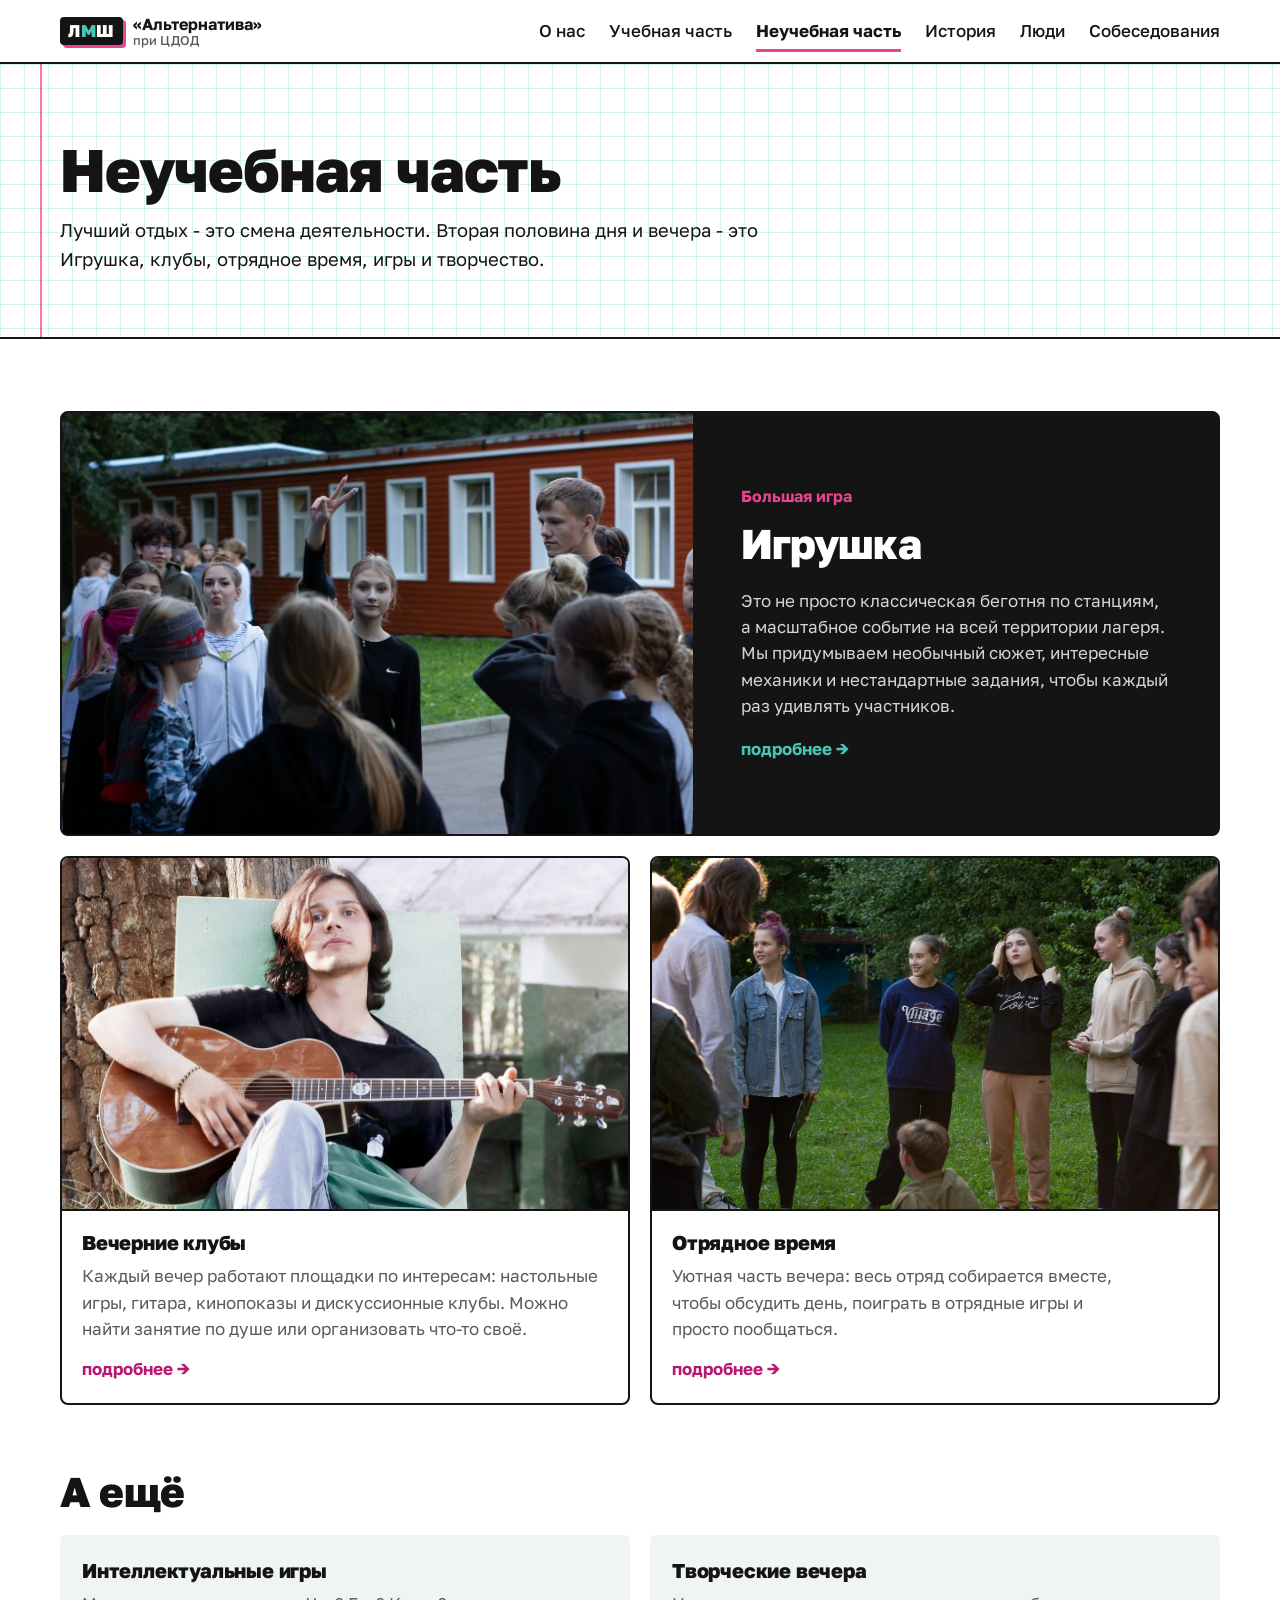
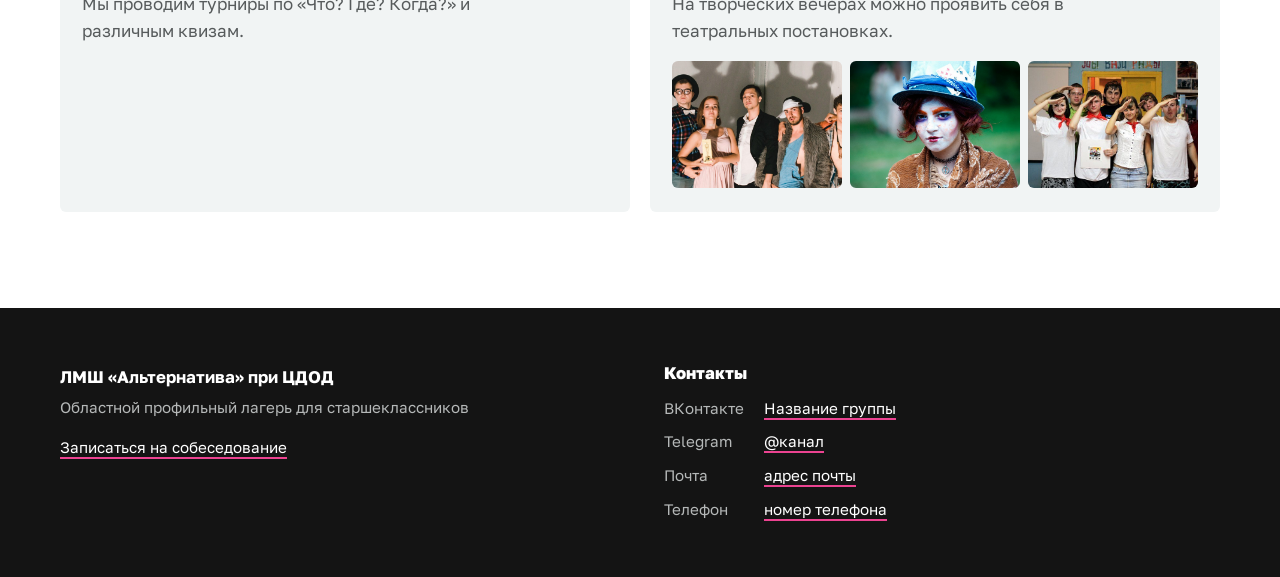
==== commit 6020f2dc: "Добавить фото смен из альбомов группы ВК - Главная: фото в «Учебной части» и «Неучебной части», гале" ====
--- a/activities.html
+++ b/activities.html
@@ -9,8 +9,10 @@
     <link rel="preconnect" href="https://fonts.googleapis.com">
     <link rel="preconnect" href="https://fonts.gstatic.com" crossorigin>
     <link rel="stylesheet" href="https://fonts.googleapis.com/css2?family=Golos+Text:wght@400..800&display=swap">
-    <link rel="stylesheet" href="style.css">
+    <link rel="stylesheet" href="style.css?v=3">
     <script src="menu.js" defer></script>
+    <!-- Просмотр фото крупно -->
+    <script src="photos.js?v=2" defer></script>
 </head>
 <body>
 
@@ -52,7 +54,7 @@
 
         <div class="activity-grid">
             <a href="clubs.html" class="activity-card">
-                <img src="neuchebka/clubs.jpg" alt="">
+                <img src="smeny/2015/5.jpg" alt="">
                 <div class="activity-card-text">
                     <h3>Вечерние клубы</h3>
                     <p>Каждый вечер работают площадки по интересам: настольные игры, гитара, кинопоказы и дискуссионные клубы. Можно найти занятие по душе или организовать что-то своё.</p>
@@ -80,6 +82,11 @@
             <div class="info-block">
                 <h3>Творческие вечера</h3>
                 <p>На творческих вечерах можно проявить себя в театральных постановках.</p>
+                <div class="photos">
+                    <img src="smeny/2017/2.jpg" alt="Участники спектакля" loading="lazy">
+                    <img src="smeny/2015/4.jpg" alt="Безумный Шляпник" loading="lazy">
+                    <img src="smeny/2010/3.jpg" alt="Номер в пионерских галстуках" loading="lazy">
+                </div>
             </div>
         </div>
 
--- a/style.css
+++ b/style.css
@@ -603,11 +603,12 @@
         background-color: #f7a8cb;
     }
 
-/* Галерея: на телефоне 1 + 2 + 1 фото, на компьютере мозаика */
+/* Галерея из 8 фото: на телефоне 1-е и 6-е фото во всю ширину, остальные парами;
+   на компьютере 1-е фото крупное, 6-е широкое */
 .gallery {
     display: grid;
     grid-template-columns: 1fr 1fr;
-    grid-auto-rows: 160px;
+    grid-auto-rows: 150px;
     gap: 8px;
 }
 
@@ -615,8 +616,7 @@
         height: 100%;
     }
 
-        .gallery img:first-child,
-        .gallery img:last-child {
+        .gallery img:nth-child(5n + 1) {
             grid-column: span 2;
         }
 
@@ -654,13 +654,12 @@
 
 @media (min-width: 760px) {
     .gallery {
-        grid-template-columns: 2fr 1fr 1fr;
-        grid-auto-rows: 210px;
+        grid-template-columns: repeat(4, 1fr);
+        grid-auto-rows: 200px;
         gap: 14px;
     }
 
         .gallery img:first-child {
-            grid-column: auto;
             grid-row: span 2;
         }
 }
@@ -848,6 +847,18 @@
     .info-block p {
         color: var(--muted);
     }
+
+    /* Фото внутри блока — в ряд по три */
+    .info-block .photos {
+        grid-template-columns: repeat(3, 1fr);
+        gap: 8px;
+        margin-top: 16px;
+    }
+
+/* Фото с учёбы на странице «Учебная часть» */
+.study-photos {
+    margin-bottom: 56px;
+}
 
 /* Выноска с важным уточнением (например, на странице собеседований) */
 .note {
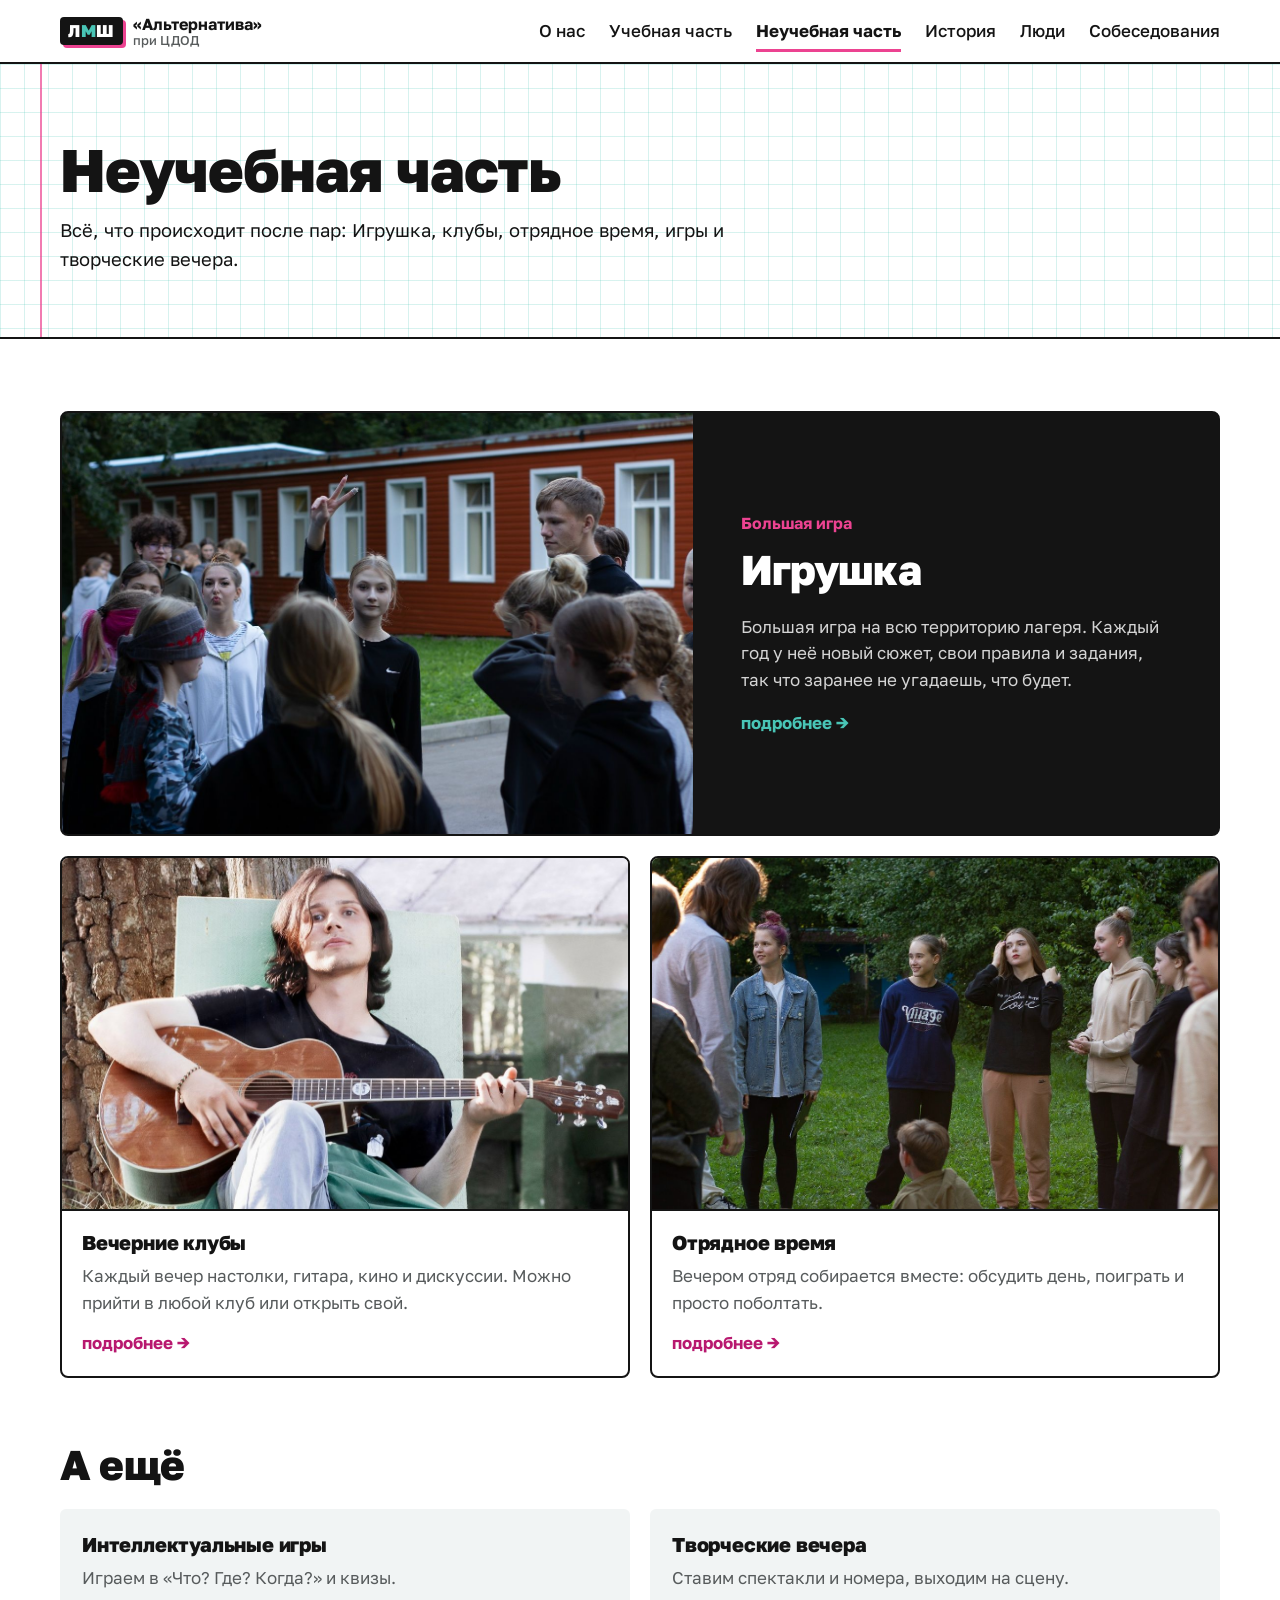
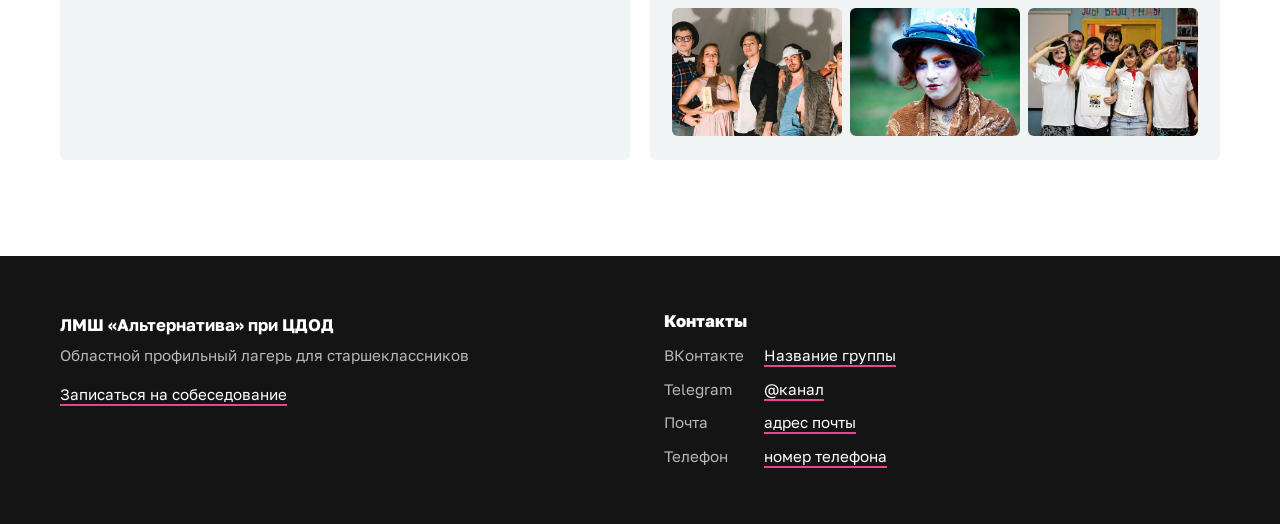
==== commit 8da6d523: "Переписать тексты сайта проще и живее - Главная, учёба, неучебка, клубы, отрядное время, собеседован" ====
--- a/activities.html
+++ b/activities.html
@@ -35,7 +35,7 @@
 
     <section class="page-header">
         <h1>Неучебная часть</h1>
-        <p>Лучший отдых - это смена деятельности. Вторая половина дня и вечера - это Игрушка, клубы, отрядное время, игры и творчество.</p>
+        <p>Всё, что происходит после пар: Игрушка, клубы, отрядное время, игры и творческие вечера.</p>
     </section>
 
     <div class="container">
@@ -47,7 +47,7 @@
             <div class="feature-card-text">
                 <p class="kicker">Большая игра</p>
                 <h2>Игрушка</h2>
-                <p>Это не просто классическая беготня по станциям, а масштабное событие на всей территории лагеря. Мы придумываем необычный сюжет, интересные механики и нестандартные задания, чтобы каждый раз удивлять участников.</p>
+                <p>Большая игра на всю территорию лагеря. Каждый год у неё новый сюжет, свои правила и задания, так что заранее не угадаешь, что будет.</p>
                 <span class="read-more">подробнее →</span>
             </div>
         </a>
@@ -57,7 +57,7 @@
                 <img src="smeny/2015/5.jpg" alt="">
                 <div class="activity-card-text">
                     <h3>Вечерние клубы</h3>
-                    <p>Каждый вечер работают площадки по интересам: настольные игры, гитара, кинопоказы и дискуссионные клубы. Можно найти занятие по душе или организовать что-то своё.</p>
+                    <p>Каждый вечер настолки, гитара, кино и дискуссии. Можно прийти в любой клуб или открыть свой.</p>
                     <span class="read-more">подробнее →</span>
                 </div>
             </a>
@@ -66,7 +66,7 @@
                 <img src="neuchebka/otryad.jpg" alt="">
                 <div class="activity-card-text">
                     <h3>Отрядное время</h3>
-                    <p>Уютная часть вечера: весь отряд собирается вместе, чтобы обсудить день, поиграть в отрядные игры и просто пообщаться.</p>
+                    <p>Вечером отряд собирается вместе: обсудить день, поиграть и просто поболтать.</p>
                     <span class="read-more">подробнее →</span>
                 </div>
             </a>
@@ -77,11 +77,11 @@
         <div class="info-blocks">
             <div class="info-block">
                 <h3>Интеллектуальные игры</h3>
-                <p>Мы проводим турниры по «Что? Где? Когда?» и различным квизам.</p>
+                <p>Играем в «Что? Где? Когда?» и квизы.</p>
             </div>
             <div class="info-block">
                 <h3>Творческие вечера</h3>
-                <p>На творческих вечерах можно проявить себя в театральных постановках.</p>
+                <p>Ставим спектакли и номера, выходим на сцену.</p>
                 <div class="photos">
                     <img src="smeny/2017/2.jpg" alt="Участники спектакля" loading="lazy">
                     <img src="smeny/2015/4.jpg" alt="Безумный Шляпник" loading="lazy">
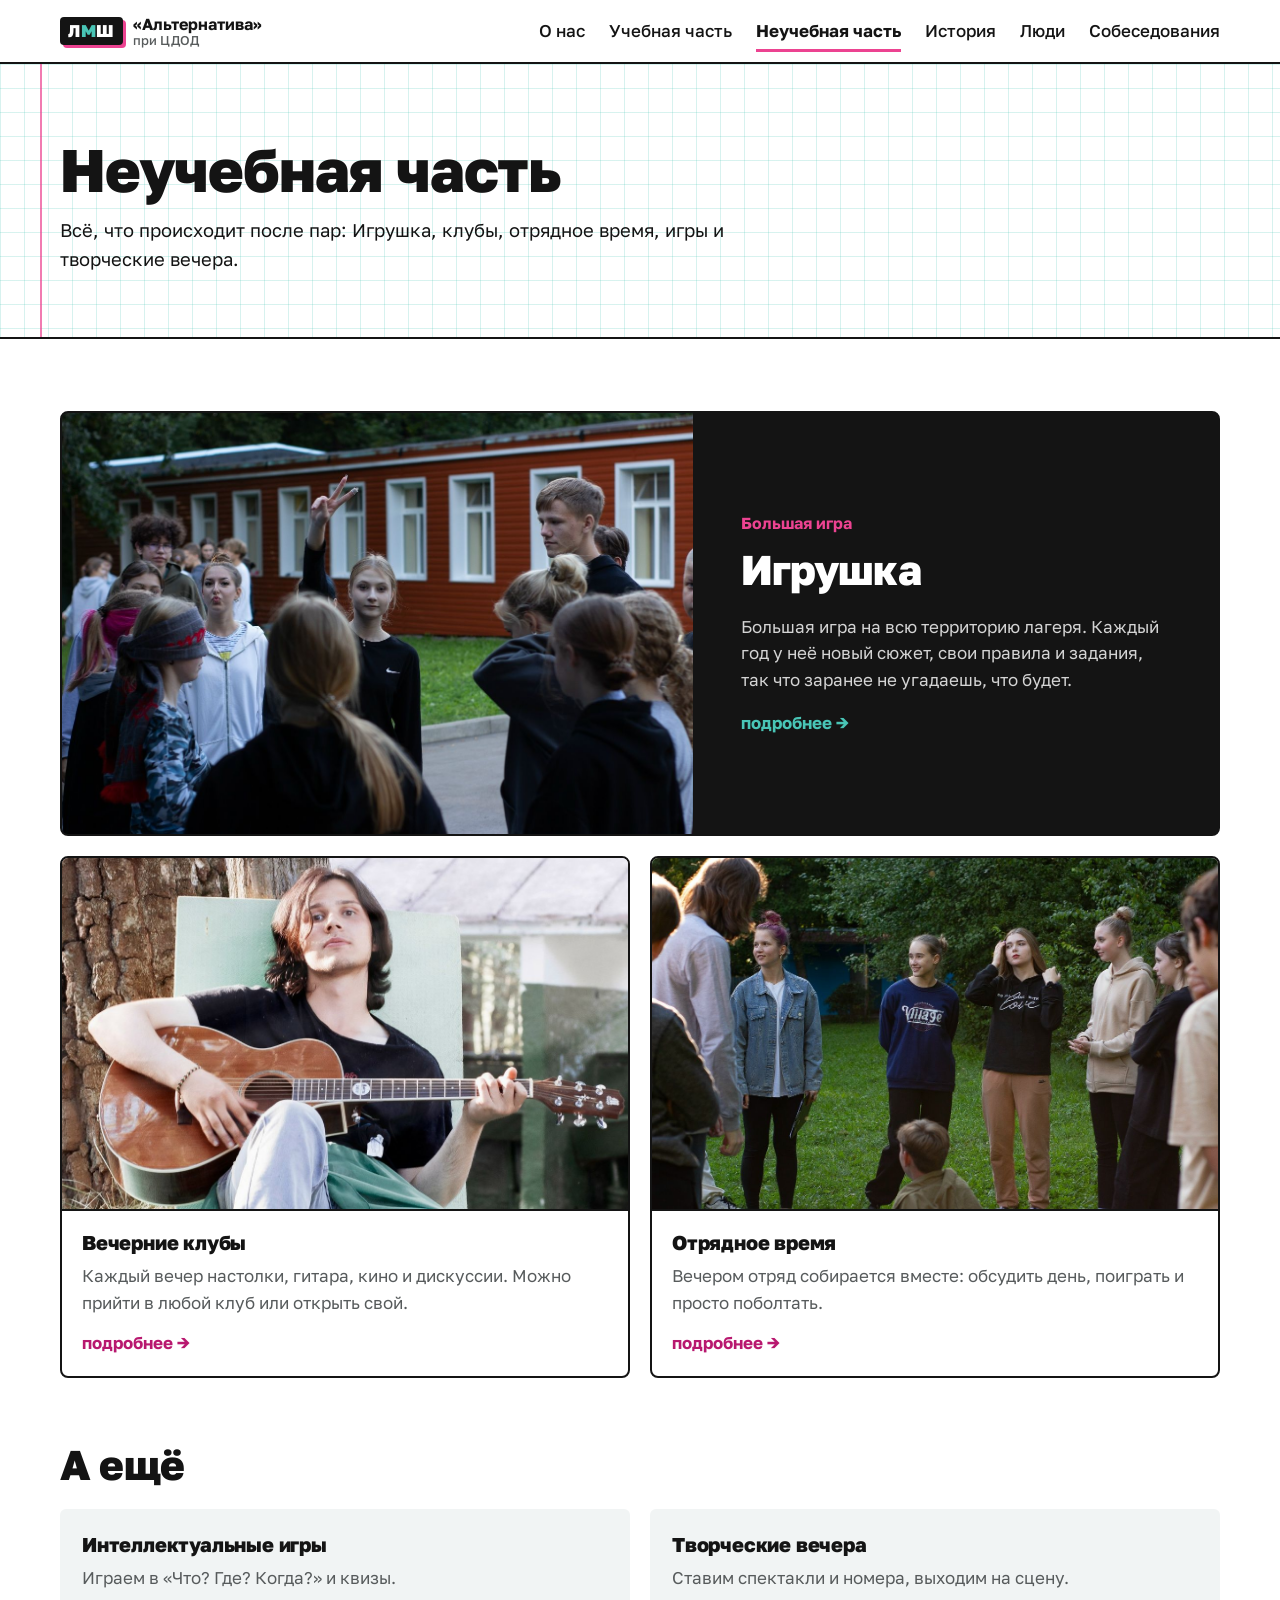
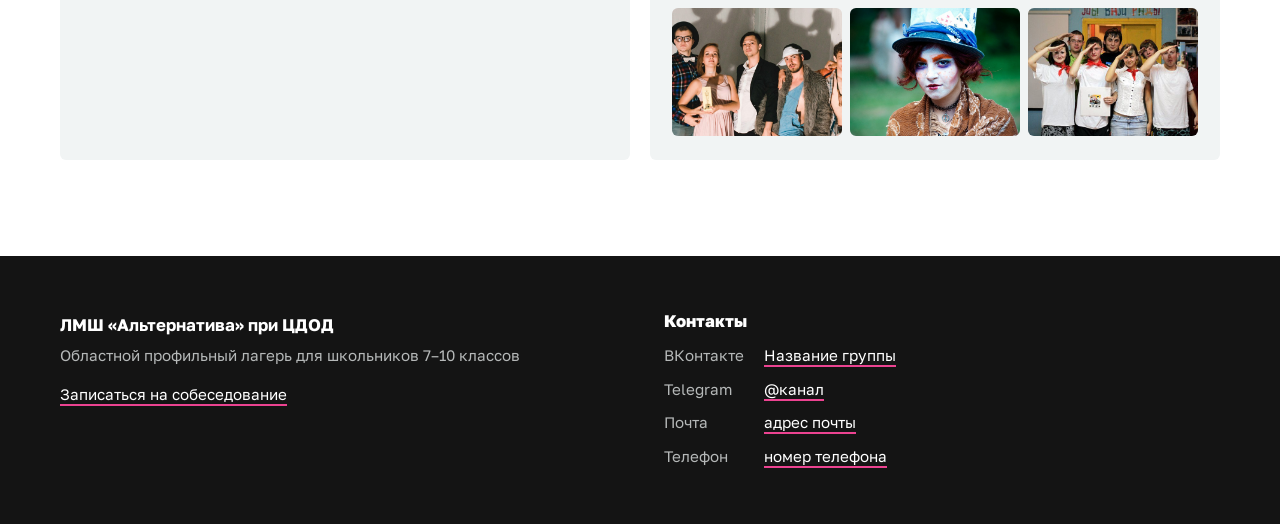
==== commit addc7885: "Писать «школьники 7–10 классов» вместо «старшеклассников» Co-Authored-By: Claude Opus 5.5 <noreply@a" ====
--- a/activities.html
+++ b/activities.html
@@ -95,7 +95,7 @@
     <footer>
         <div class="footer-about">
             <p class="footer-name">ЛМШ «Альтернатива» при ЦДОД</p>
-            <p>Областной профильный лагерь для старшеклассников</p>
+            <p>Областной профильный лагерь для школьников 7–10 классов</p>
             <a href="admission.html">Записаться на собеседование</a>
         </div>
 
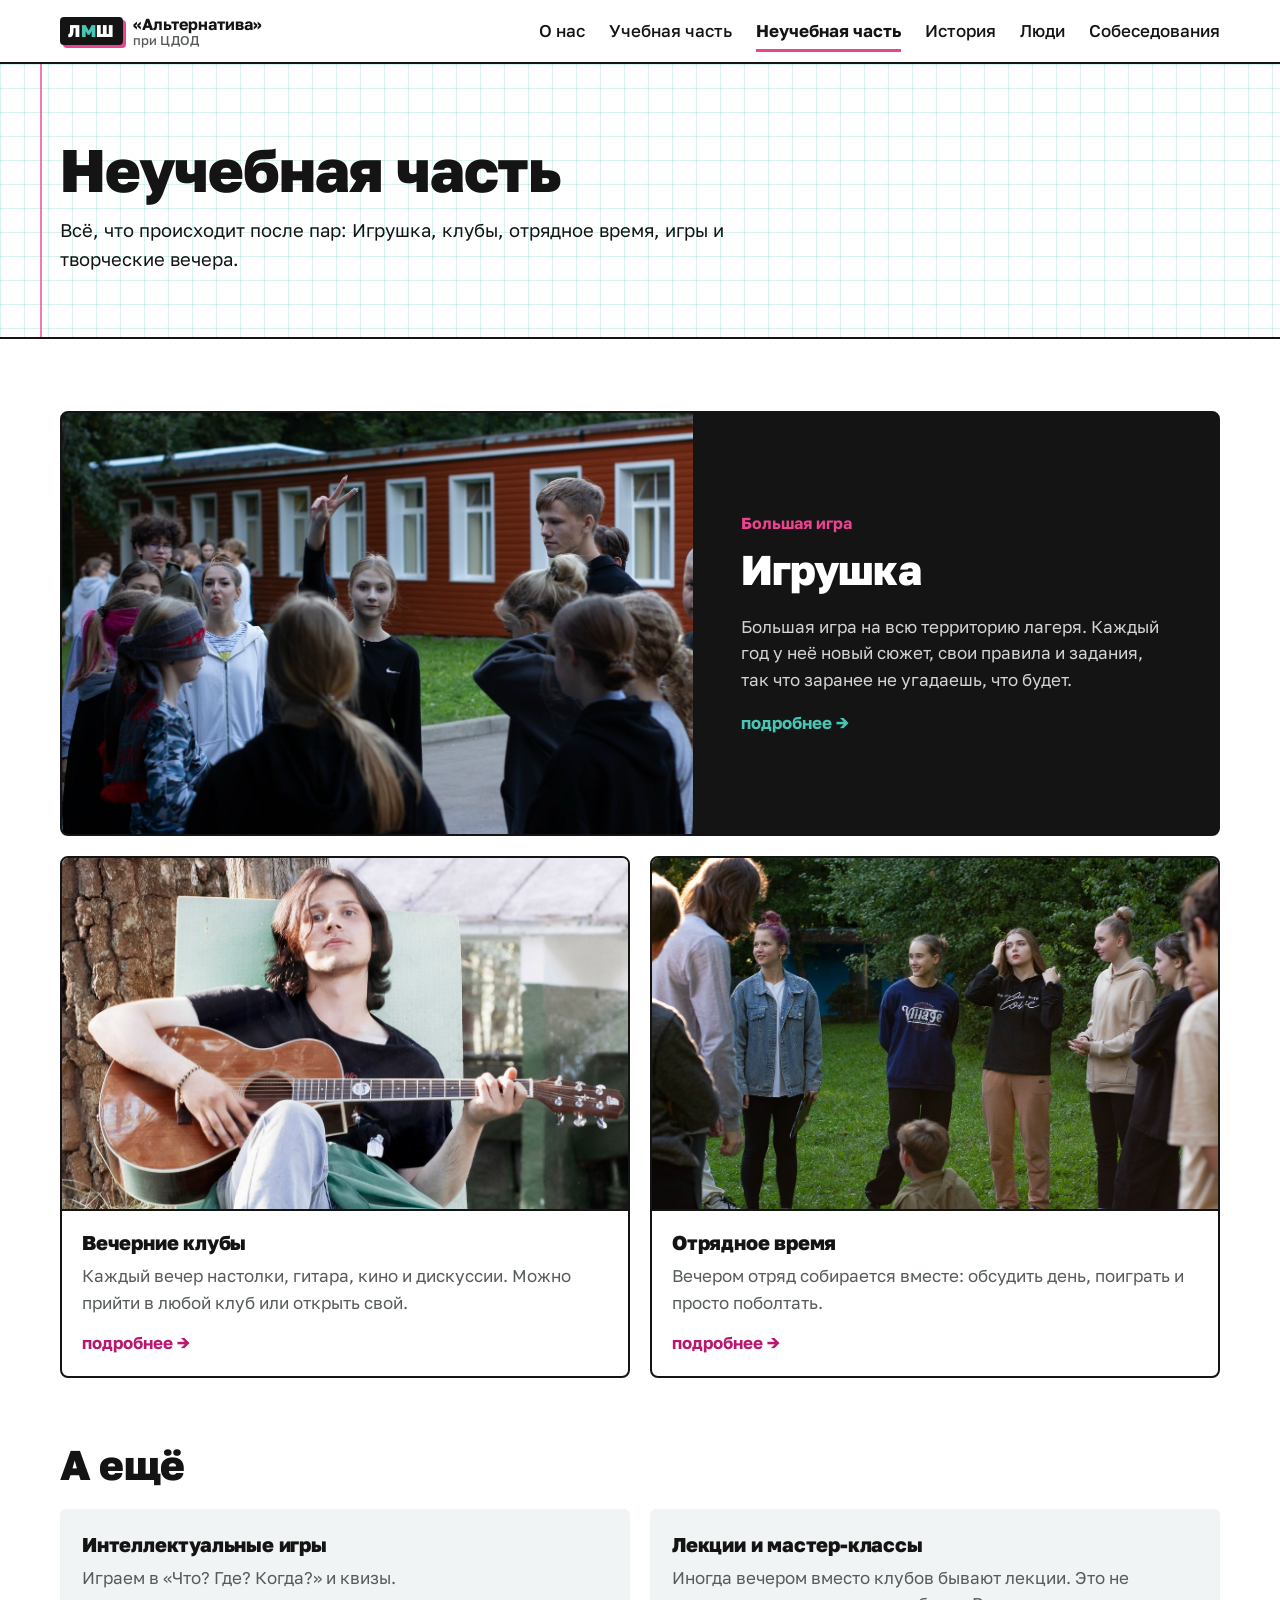
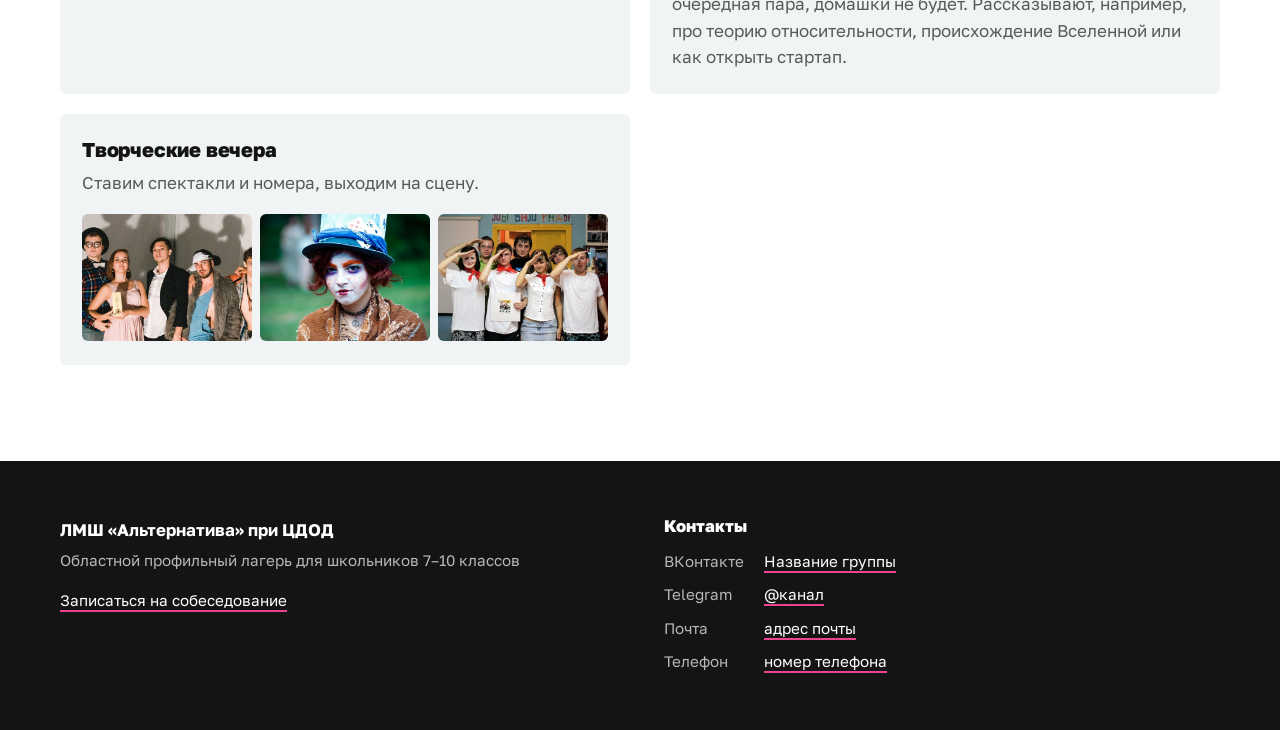
==== commit a1f4ab41: "Перенести тексты из документа «Текст для сайта» - Главная: новые подзаголовок, «О нас», учебная и не" ====
--- a/activities.html
+++ b/activities.html
@@ -9,7 +9,7 @@
     <link rel="preconnect" href="https://fonts.googleapis.com">
     <link rel="preconnect" href="https://fonts.gstatic.com" crossorigin>
     <link rel="stylesheet" href="https://fonts.googleapis.com/css2?family=Golos+Text:wght@400..800&display=swap">
-    <link rel="stylesheet" href="style.css?v=3">
+    <link rel="stylesheet" href="style.css?v=4">
     <script src="menu.js" defer></script>
     <!-- Просмотр фото крупно -->
     <script src="photos.js?v=2" defer></script>
@@ -80,6 +80,10 @@
                 <p>Играем в «Что? Где? Когда?» и квизы.</p>
             </div>
             <div class="info-block">
+                <h3>Лекции и мастер-классы</h3>
+                <p>Иногда вечером вместо клубов бывают лекции. Это не очередная пара, домашки не будет. Рассказывают, например, про теорию относительности, происхождение Вселенной или как открыть стартап.</p>
+            </div>
+            <div class="info-block">
                 <h3>Творческие вечера</h3>
                 <p>Ставим спектакли и номера, выходим на сцену.</p>
                 <div class="photos">
--- a/style.css
+++ b/style.css
@@ -364,6 +364,10 @@
     box-decoration-break: clone;
 }
 
+    .marker--pink {
+        background-image: linear-gradient(transparent 58%, var(--pink) 58%, var(--pink) 92%, transparent 92%);
+    }
+
 /* Коротко о смене — список «вопрос — ответ».
    subgrid выравнивает ответы по самому длинному вопросу */
 .facts {
@@ -884,12 +888,6 @@
     .about-study-grid,
     .info-blocks {
         grid-template-columns: 1fr 1fr;
-    }
-}
-
-@media (min-width: 1000px) {
-    .departments-grid {
-        grid-template-columns: repeat(3, 1fr);
     }
 }
 
